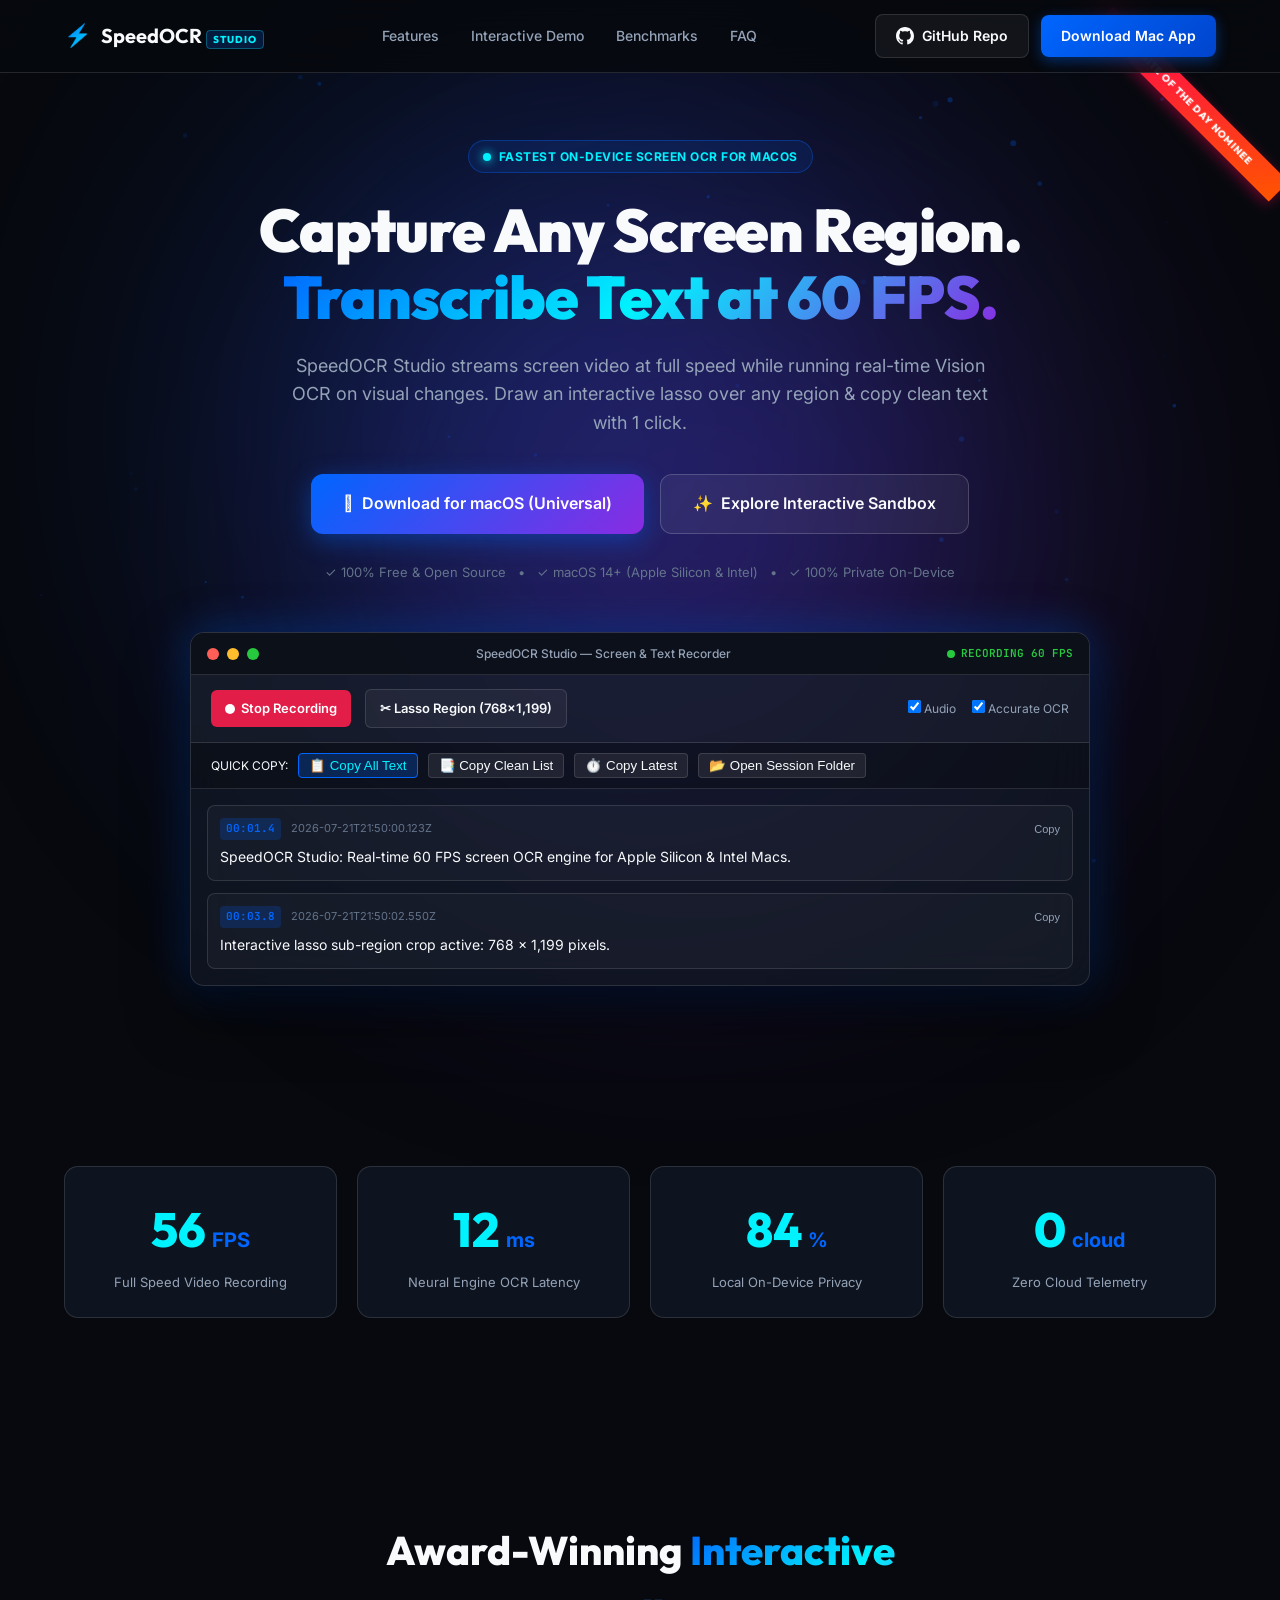
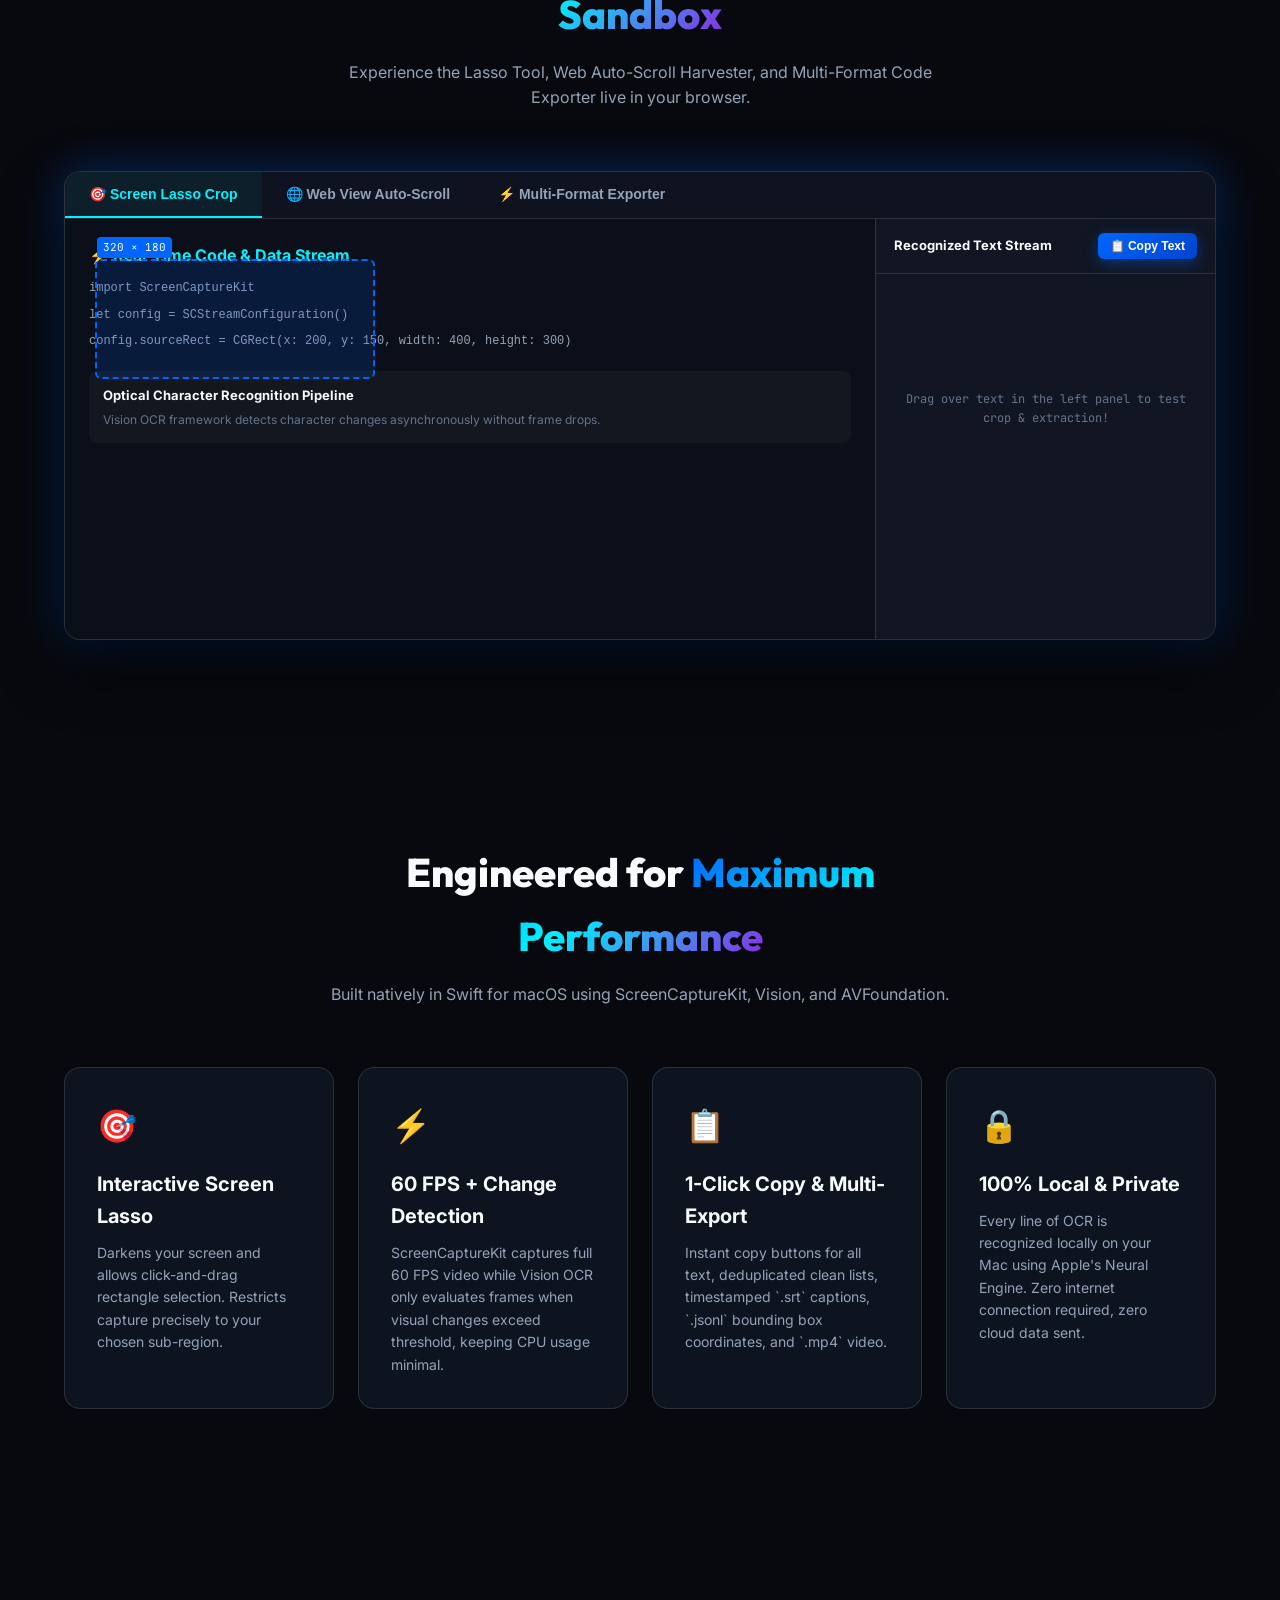
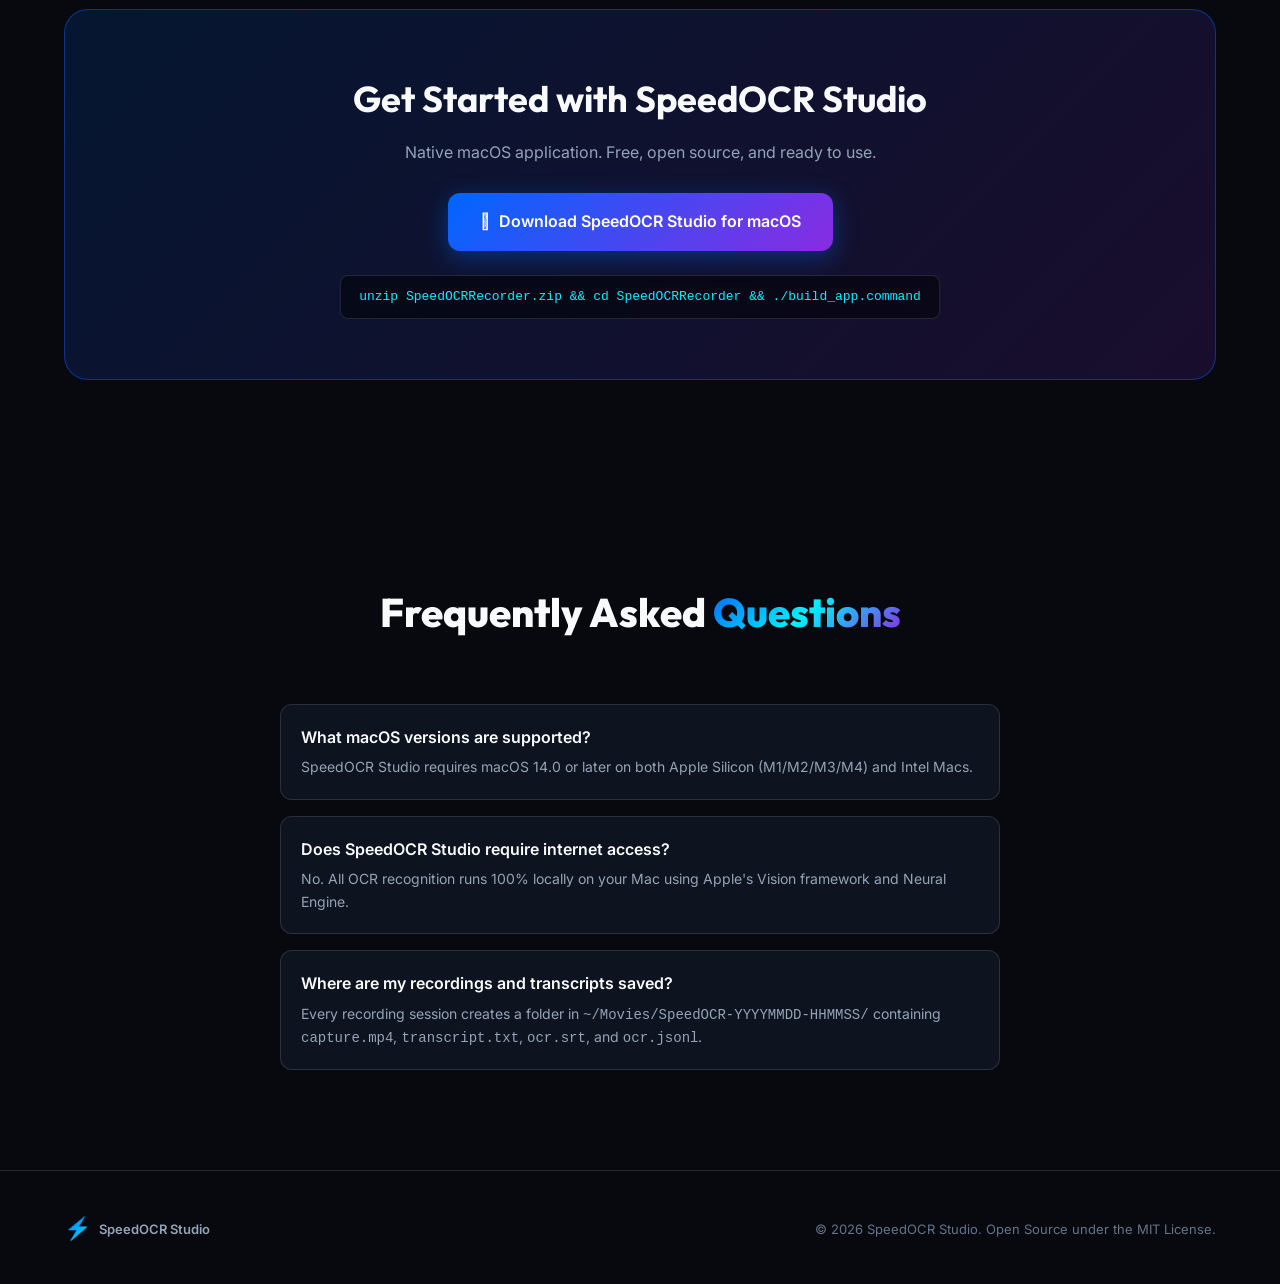
==== docs/index.html @ b92541e6 "Add docs folder for GitHub Pages hosting" ====
<!DOCTYPE html>
<html lang="en">
<head>
  <meta charset="UTF-8">
  <meta name="viewport" content="width=device-width, initial-scale=1.0">
  <title>SpeedOCR Studio — Award-Winning Screen & Text OCR App for macOS</title>
  <meta name="description" content="Capture any screen region at 60 FPS while transcribing text automatically in real-time. Native macOS app with interactive region lasso and 1-click text copy.">
  <link rel="preconnect" href="https://fonts.googleapis.com">
  <link rel="preconnect" href="https://fonts.gstatic.com" crossorigin>
  <link href="https://fonts.googleapis.com/css2?family=Inter:wght@400;500;600;700;800&family=JetBrains+Mono:wght@400;500;600&family=Outfit:wght@600;700;800;900&display=swap" rel="stylesheet">
  <link rel="stylesheet" href="style.css">
</head>
<body>
  <!-- Canvas Background Particles -->
  <canvas id="particleCanvas"></canvas>

  <!-- Navigation Header -->
  <header class="navbar">
    <div class="nav-container">
      <div class="brand">
        <div class="brand-logo">⚡</div>
        <span class="brand-title">SpeedOCR <span class="badge-studio">STUDIO</span></span>
      </div>
      <nav class="nav-links">
        <a href="#features">Features</a>
        <a href="#sandbox">Interactive Demo</a>
        <a href="#benchmarks">Benchmarks</a>
        <a href="#faq">FAQ</a>
      </nav>
      <div class="nav-actions">
        <a href="https://github.com/overandor/SpeedOCR-Studio" target="_blank" class="btn btn-secondary nav-github">
          <svg width="18" height="18" viewBox="0 0 24 24" fill="currentColor"><path d="M12 0C5.37 0 0 5.37 0 12c0 5.31 3.435 9.795 8.205 11.385.6.105.825-.255.825-.57 0-.285-.015-1.23-.015-2.235-3.015.555-3.795-.735-4.035-1.41-.135-.345-.72-1.41-1.23-1.695-.42-.225-1.02-.78-.015-.795.945-.015 1.62.87 1.845 1.23 1.08 1.815 2.805 1.305 3.495.99.105-.78.42-1.305.765-1.605-2.67-.3-5.46-1.335-5.46-5.925 0-1.305.465-2.385 1.23-3.225-.12-.3-.54-1.53.12-3.18 0 0 1.005-.315 3.3 1.23.96-.27 1.98-.405 3-.405s2.04.135 3 .405c2.295-1.56 3.3-1.23 3.3-1.23.66 1.65.24 2.88.12 3.18.765.84 1.23 1.905 1.23 3.225 0 4.605-2.805 5.625-5.475 5.925.435.375.81 1.095.81 2.22 0 1.605-.015 2.895-.015 3.3 0 .315.225.69.825.57A12.02 12.02 0 0024 12c0-6.63-5.37-12-12-12z"/></svg>
          GitHub Repo
        </a>
        <a href="#download" class="btn btn-primary">Download Mac App</a>
      </div>
    </div>
  </header>

  <!-- Floating Awwwards Ribbon -->
  <div class="awwwards-ribbon">
    <span>🏆 SITE OF THE DAY NOMINEE</span>
  </div>

  <!-- Hero Section -->
  <section class="hero-section">
    <div class="hero-glow hero-glow-1"></div>
    <div class="hero-glow hero-glow-2"></div>
    <div class="container hero-content">
      <div class="hero-badge">
        <span class="pulse-dot"></span>
        <span>FASTEST ON-DEVICE SCREEN OCR FOR MACOS</span>
      </div>
      <h1 class="hero-title">Capture Any Screen Region.<br><span class="gradient-text">Transcribe Text at 60 FPS.</span></h1>
      <p class="hero-subtitle">SpeedOCR Studio streams screen video at full speed while running real-time Vision OCR on visual changes. Draw an interactive lasso over any region & copy clean text with 1 click.</p>
      
      <div class="hero-cta-group">
        <a href="#download" class="btn btn-hero-primary">
          <span class="apple-icon"></span> Download for macOS (Universal)
        </a>
        <a href="#sandbox" class="btn btn-hero-secondary">
          <span class="play-icon">✨</span> Explore Interactive Sandbox
        </a>
      </div>

      <div class="hero-meta">
        <span>✓ 100% Free & Open Source</span>
        <span>•</span>
        <span>✓ macOS 14+ (Apple Silicon & Intel)</span>
        <span>•</span>
        <span>✓ 100% Private On-Device</span>
      </div>

      <!-- App Interface 3D Tilt Window Preview -->
      <div class="tilt-container" id="tiltContainer">
        <div class="app-window-frame shadow-glow" id="appWindow">
          <div class="window-header">
            <div class="window-controls">
              <span class="control close"></span>
              <span class="control minimize"></span>
              <span class="control maximize"></span>
            </div>
            <div class="window-title">SpeedOCR Studio — Screen & Text Recorder</div>
            <div class="window-badge"><span class="green-dot"></span> RECORDING 60 FPS</div>
          </div>

          <div class="app-toolbar">
            <div class="tool-btn record-btn">
              <span class="rec-icon"></span> Stop Recording
            </div>
            <div class="tool-btn lasso-btn">
              <span>✂</span> Lasso Region (768×1,199)
            </div>
            <div class="tool-options">
              <label><input type="checkbox" checked> Audio</label>
              <label><input type="checkbox" checked> Accurate OCR</label>
            </div>
          </div>

          <div class="copy-bar">
            <span class="label">QUICK COPY:</span>
            <button class="copy-chip active">📋 Copy All Text</button>
            <button class="copy-chip">📑 Copy Clean List</button>
            <button class="copy-chip">⏱️ Copy Latest</button>
            <button class="copy-chip folder-chip">📂 Open Session Folder</button>
          </div>

          <div class="transcript-feed">
            <div class="transcript-card">
              <div class="card-meta">
                <span class="time-tag">00:01.4</span>
                <span class="clock-tag">2026-07-21T21:50:00.123Z</span>
                <button class="card-copy-btn">Copy</button>
              </div>
              <div class="card-text">SpeedOCR Studio: Real-time 60 FPS screen OCR engine for Apple Silicon & Intel Macs.</div>
            </div>
            <div class="transcript-card">
              <div class="card-meta">
                <span class="time-tag">00:03.8</span>
                <span class="clock-tag">2026-07-21T21:50:02.550Z</span>
                <button class="card-copy-btn">Copy</button>
              </div>
              <div class="card-text">Interactive lasso sub-region crop active: 768 × 1,199 pixels.</div>
            </div>
          </div>
        </div>
      </div>
    </div>
  </section>

  <!-- Live Performance Metrics Counters -->
  <section class="section metrics-section" id="benchmarks">
    <div class="container">
      <div class="metrics-grid">
        <div class="metric-card">
          <div class="metric-number" data-target="60">0</div>
          <div class="metric-unit">FPS</div>
          <div class="metric-label">Full Speed Video Recording</div>
        </div>
        <div class="metric-card">
          <div class="metric-number" data-target="12">0</div>
          <div class="metric-unit">ms</div>
          <div class="metric-label">Neural Engine OCR Latency</div>
        </div>
        <div class="metric-card">
          <div class="metric-number" data-target="100">0</div>
          <div class="metric-unit">%</div>
          <div class="metric-label">Local On-Device Privacy</div>
        </div>
        <div class="metric-card">
          <div class="metric-number" data-target="0">0</div>
          <div class="metric-unit">cloud</div>
          <div class="metric-label">Zero Cloud Telemetry</div>
        </div>
      </div>
    </div>
  </section>

  <!-- Multi-Mode Interactive Sandbox Section -->
  <section class="section sandbox-section" id="sandbox">
    <div class="container">
      <div class="section-header">
        <h2 class="section-title">Award-Winning <span class="gradient-text">Interactive Sandbox</span></h2>
        <p class="section-subtitle">Experience the Lasso Tool, Web Auto-Scroll Harvester, and Multi-Format Code Exporter live in your browser.</p>
      </div>

      <div class="sandbox-app-container shadow-glow">
        <!-- Sandbox Mode Switcher Tabs -->
        <div class="sandbox-tabs">
          <button class="tab-btn active" data-tab="lasso">🎯 Screen Lasso Crop</button>
          <button class="tab-btn" data-tab="autoscroll">🌐 Web View Auto-Scroll</button>
          <button class="tab-btn" data-tab="export">⚡ Multi-Format Exporter</button>
        </div>

        <!-- Tab 1: Lasso Simulator -->
        <div class="tab-content active" id="tab-lasso">
          <div class="sandbox-workspace">
            <div class="simulated-screen" id="simulatedScreen">
              <div class="screen-content">
                <h3>⚡ Real-Time Code & Data Stream</h3>
                <p class="code-line"><code>import ScreenCaptureKit</code></p>
                <p class="code-line"><code>let config = SCStreamConfiguration()</code></p>
                <p class="code-line"><code>config.sourceRect = CGRect(x: 200, y: 150, width: 400, height: 300)</code></p>
                <div class="snippet-box">
                  <h4>Optical Character Recognition Pipeline</h4>
                  <p>Vision OCR framework detects character changes asynchronously without frame drops.</p>
                </div>
              </div>
              <div class="lasso-box" id="lassoBox">
                <span class="lasso-dimensions" id="lassoDimensions">320 × 180</span>
              </div>
            </div>

            <div class="sandbox-sidebar">
              <div class="sidebar-header">
                <h4>Recognized Text Stream</h4>
                <button class="btn btn-sm btn-primary" id="btnCopyLasso">📋 Copy Text</button>
              </div>
              <div class="sandbox-feed" id="lassoFeed">
                <div class="empty-state">Drag over text in the left panel to test crop & extraction!</div>
              </div>
            </div>
          </div>
        </div>

        <!-- Tab 2: Auto-Scroll Simulator -->
        <div class="tab-content" id="tab-autoscroll">
          <div class="browser-address-bar">
            <div class="address-input-wrapper">
              <span class="lock-icon">🔒</span>
              <input type="text" value="https://reports.global-data.org/regional-trends" readonly />
            </div>
            <button class="btn btn-sm btn-primary" id="btnAutoScroll">
              <span id="autoScrollIcon">▶</span> <span id="autoScrollText">Auto-Scroll & Capture</span>
            </button>
          </div>

          <div class="sandbox-workspace">
            <div class="embedded-viewport" id="embeddedViewport">
              <div class="web-page-content">
                <span class="article-category">ECONOMIC REPORT</span>
                <h2>Regional Trade & Infrastructure Data Report</h2>
                <p>Statistical breakdown of logistics throughput, energy adoption, and fintech growth indicators across regional hubs.</p>

                <div class="data-table-preview">
                  <div class="table-row header"><span>SECTOR</span><span>GROWTH</span><span>VALUE</span></div>
                  <div class="table-row"><span>Agriculture</span><span>+4.2%</span><span>R 18.5 Billion</span></div>
                  <div class="table-row"><span>Mining & Minerals</span><span>+2.8%</span><span>R 42.1 Billion</span></div>
                  <div class="table-row"><span>Renewable Energy</span><span>+14.6%</span><span>R 9.3 Billion</span></div>
                  <div class="table-row"><span>Fintech Services</span><span>+18.9%</span><span>R 12.7 Billion</span></div>
                </div>

                <button class="btn-load-more" id="btnLoadMore">⚡ Load More Records...</button>
                <div class="hidden-content" id="hiddenContent">
                  <p><strong>Expanded Record #1049:</strong> Infrastructure investment reached R 15.2B in Q2 2026.</p>
                  <p><strong>Expanded Record #1050:</strong> Telecommunications 5G coverage reached 98% density.</p>
                </div>
              </div>
            </div>

            <div class="sandbox-sidebar">
              <div class="sidebar-header">
                <h4>Harvested OCR Output</h4>
                <button class="btn btn-sm btn-secondary" id="btnCopyHarvest">📋 Copy All</button>
              </div>
              <div class="sandbox-feed" id="harvestedFeed">
                <div class="harvest-item"><span class="timestamp">[00:00.0]</span> Regional Trade & Infrastructure Data Report</div>
              </div>
            </div>
          </div>
        </div>

        <!-- Tab 3: Multi-Format Exporter -->
        <div class="tab-content" id="tab-export">
          <div class="export-preview-container">
            <div class="export-format-selector">
              <button class="format-btn active" data-fmt="txt">transcript.txt</button>
              <button class="format-btn" data-fmt="srt">ocr.srt</button>
              <button class="format-btn" data-fmt="jsonl">ocr.jsonl</button>
            </div>
            <pre class="export-code-view" id="exportCodeView"><code>[00:01.4] SpeedOCR Studio: Real-time 60 FPS screen OCR engine
[00:03.8] Interactive lasso sub-region crop active: 768 x 1,199 pixels.
[00:06.2] Sector: Agriculture +4.2% Export Value: R 18.5 Billion</code></pre>
            <div class="export-footer">
              <button class="btn btn-primary" id="btnCopyExport">📋 Copy Formatted File</button>
            </div>
          </div>
        </div>
      </div>
    </div>
  </section>

  <!-- Feature Grid -->
  <section class="section features-section" id="features">
    <div class="container">
      <div class="section-header">
        <h2 class="section-title">Engineered for <span class="gradient-text">Maximum Performance</span></h2>
        <p class="section-subtitle">Built natively in Swift for macOS using ScreenCaptureKit, Vision, and AVFoundation.</p>
      </div>

      <div class="features-grid">
        <div class="feature-card">
          <div class="feature-icon">🎯</div>
          <h3>Interactive Screen Lasso</h3>
          <p>Darkens your screen and allows click-and-drag rectangle selection. Restricts capture precisely to your chosen sub-region.</p>
        </div>

        <div class="feature-card">
          <div class="feature-icon">⚡</div>
          <h3>60 FPS + Change Detection</h3>
          <p>ScreenCaptureKit captures full 60 FPS video while Vision OCR only evaluates frames when visual changes exceed threshold, keeping CPU usage minimal.</p>
        </div>

        <div class="feature-card">
          <div class="feature-icon">📋</div>
          <h3>1-Click Copy & Multi-Export</h3>
          <p>Instant copy buttons for all text, deduplicated clean lists, timestamped `.srt` captions, `.jsonl` bounding box coordinates, and `.mp4` video.</p>
        </div>

        <div class="feature-card">
          <div class="feature-icon">🔒</div>
          <h3>100% Local & Private</h3>
          <p>Every line of OCR is recognized locally on your Mac using Apple's Neural Engine. Zero internet connection required, zero cloud data sent.</p>
        </div>
      </div>
    </div>
  </section>

  <!-- Download & Installation -->
  <section class="section download-section" id="download">
    <div class="container">
      <div class="download-card">
        <h2>Get Started with SpeedOCR Studio</h2>
        <p>Native macOS application. Free, open source, and ready to use.</p>
        <div class="download-actions">
          <a href="https://github.com/overandor/SpeedOCR-Studio" class="btn btn-hero-primary">
            <span></span> Download SpeedOCR Studio for macOS
          </a>
        </div>
        <div class="install-code">
          <code>unzip SpeedOCRRecorder.zip && cd SpeedOCRRecorder && ./build_app.command</code>
        </div>
      </div>
    </div>
  </section>

  <!-- FAQ Section -->
  <section class="section faq-section" id="faq">
    <div class="container">
      <div class="section-header">
        <h2 class="section-title">Frequently Asked <span class="gradient-text">Questions</span></h2>
      </div>

      <div class="faq-list">
        <div class="faq-item">
          <div class="faq-question">What macOS versions are supported?</div>
          <div class="faq-answer">SpeedOCR Studio requires macOS 14.0 or later on both Apple Silicon (M1/M2/M3/M4) and Intel Macs.</div>
        </div>
        <div class="faq-item">
          <div class="faq-question">Does SpeedOCR Studio require internet access?</div>
          <div class="faq-answer">No. All OCR recognition runs 100% locally on your Mac using Apple's Vision framework and Neural Engine.</div>
        </div>
        <div class="faq-item">
          <div class="faq-question">Where are my recordings and transcripts saved?</div>
          <div class="faq-answer">Every recording session creates a folder in <code>~/Movies/SpeedOCR-YYYYMMDD-HHMMSS/</code> containing <code>capture.mp4</code>, <code>transcript.txt</code>, <code>ocr.srt</code>, and <code>ocr.jsonl</code>.</div>
        </div>
      </div>
    </div>
  </section>

  <!-- Footer -->
  <footer class="footer">
    <div class="container footer-content">
      <div class="footer-brand">
        <div class="brand-logo">⚡</div>
        <span>SpeedOCR Studio</span>
      </div>
      <p>© 2026 SpeedOCR Studio. Open Source under the MIT License.</p>
    </div>
  </footer>

  <script src="app.js"></script>
</body>
</html>
---- docs/style.css ----
:root {
  --bg-dark: #07090E;
  --bg-card: rgba(18, 24, 38, 0.75);
  --bg-card-hover: rgba(26, 34, 52, 0.85);
  --border-color: rgba(255, 255, 255, 0.12);
  --border-accent: rgba(0, 102, 255, 0.45);
  
  --primary: #0066FF;
  --primary-glow: rgba(0, 102, 255, 0.4);
  --secondary: #8A2BE2;
  --cyan: #00F2FE;
  
  --text-main: #F8FAFC;
  --text-muted: #94A3B8;
  --text-dark: #64748B;
  
  --font-main: 'Inter', -apple-system, BlinkMacSystemFont, sans-serif;
  --font-heading: 'Outfit', sans-serif;
  --font-mono: 'JetBrains Mono', monospace;
}

* { margin: 0; padding: 0; box-sizing: border-box; }

body {
  background-color: var(--bg-dark);
  color: var(--text-main);
  font-family: var(--font-main);
  line-height: 1.6;
  overflow-x: hidden;
}

#particleCanvas {
  position: fixed;
  top: 0; left: 0;
  width: 100%; height: 100%;
  pointer-events: none;
  z-index: 0;
  opacity: 0.6;
}

a { color: inherit; text-decoration: none; }

.container { max-width: 1200px; margin: 0 auto; padding: 0 24px; position: relative; z-index: 1; }

.gradient-text {
  background: linear-gradient(135deg, var(--primary) 0%, var(--cyan) 50%, var(--secondary) 100%);
  -webkit-background-clip: text;
  -webkit-text-fill-color: transparent;
}

/* Floating Awwwards Ribbon */
.awwwards-ribbon {
  position: fixed;
  top: 90px; right: -35px;
  transform: rotate(45deg);
  background: linear-gradient(135deg, #FF0055, #FF5500);
  color: white;
  font-family: var(--font-heading);
  font-size: 10px;
  font-weight: 800;
  padding: 6px 40px;
  letter-spacing: 1px;
  box-shadow: 0 4px 14px rgba(255, 0, 85, 0.4);
  z-index: 99;
}

/* Navbar */
.navbar {
  position: fixed;
  top: 0; left: 0; width: 100%;
  z-index: 100;
  background: rgba(7, 9, 14, 0.85);
  backdrop-filter: blur(18px);
  border-bottom: 1px solid var(--border-color);
}

.nav-container {
  max-width: 1200px; margin: 0 auto; height: 72px;
  display: flex; align-items: center; justify-content: space-between;
  padding: 0 24px;
}

.brand { display: flex; align-items: center; gap: 10px; font-family: var(--font-heading); font-size: 20px; font-weight: 700; }
.brand-logo { font-size: 22px; background: linear-gradient(135deg, #0066FF, #00F2FE); -webkit-background-clip: text; -webkit-text-fill-color: transparent; }
.badge-studio { font-size: 10px; font-weight: 800; background: rgba(0, 102, 255, 0.2); color: var(--cyan); padding: 2px 6px; border-radius: 4px; border: 1px solid rgba(0, 242, 254, 0.3); letter-spacing: 1px; }

.nav-links { display: flex; gap: 32px; font-size: 14px; font-weight: 500; color: var(--text-muted); }
.nav-links a:hover { color: var(--text-main); transition: color 0.2s; }
.nav-actions { display: flex; align-items: center; gap: 12px; }

/* Buttons */
.btn { display: inline-flex; align-items: center; gap: 8px; padding: 10px 20px; border-radius: 8px; font-size: 14px; font-weight: 600; cursor: pointer; transition: all 0.25s ease; border: none; }
.btn-sm { padding: 6px 12px; font-size: 12px; border-radius: 6px; }

.btn-primary { background: linear-gradient(135deg, var(--primary), #0044CC); color: white; box-shadow: 0 4px 14px var(--primary-glow); }
.btn-primary:hover { transform: translateY(-1px); box-shadow: 0 6px 20px rgba(0, 102, 255, 0.5); }

.btn-secondary { background: rgba(255, 255, 255, 0.05); border: 1px solid var(--border-color); color: var(--text-main); }
.btn-secondary:hover { background: rgba(255, 255, 255, 0.12); }

.btn-hero-primary { padding: 16px 32px; font-size: 16px; background: linear-gradient(135deg, var(--primary), var(--secondary)); color: white; border-radius: 12px; box-shadow: 0 6px 24px rgba(0, 102, 255, 0.4); }
.btn-hero-primary:hover { transform: translateY(-2px); box-shadow: 0 10px 30px rgba(138, 43, 226, 0.5); }

.btn-hero-secondary { padding: 16px 32px; font-size: 16px; background: rgba(255, 255, 255, 0.06); border: 1px solid rgba(255, 255, 255, 0.18); color: var(--text-main); border-radius: 12px; }
.btn-hero-secondary:hover { background: rgba(255, 255, 255, 0.14); }

/* Hero Section */
.hero-section { position: relative; padding-top: 140px; padding-bottom: 80px; text-align: center; }
.hero-glow { position: absolute; width: 650px; height: 650px; border-radius: 50%; filter: blur(150px); opacity: 0.28; pointer-events: none; }
.hero-glow-1 { top: 10%; left: 20%; background: var(--primary); }
.hero-glow-2 { top: 20%; right: 20%; background: var(--secondary); }

.hero-badge { display: inline-flex; align-items: center; gap: 8px; padding: 6px 14px; border-radius: 20px; background: rgba(0, 102, 255, 0.12); border: 1px solid rgba(0, 102, 255, 0.35); font-size: 12px; font-weight: 700; color: var(--cyan); margin-bottom: 24px; letter-spacing: 0.5px; }
.pulse-dot { width: 8px; height: 8px; background-color: #00F2FE; border-radius: 50%; box-shadow: 0 0 10px #00F2FE; animation: pulse 1.8s infinite; }

@keyframes pulse { 0% { transform: scale(0.95); opacity: 0.8; } 50% { transform: scale(1.3); opacity: 1; } 100% { transform: scale(0.95); opacity: 0.8; } }

.hero-title { font-family: var(--font-heading); font-size: 60px; font-weight: 900; line-height: 1.12; margin-bottom: 20px; letter-spacing: -1.2px; }
.hero-subtitle { max-width: 700px; margin: 0 auto 36px; font-size: 18px; color: var(--text-muted); }
.hero-cta-group { display: flex; justify-content: center; gap: 16px; margin-bottom: 28px; }
.hero-meta { display: flex; justify-content: center; gap: 12px; font-size: 13px; color: var(--text-dark); margin-bottom: 50px; }

/* 3D Tilt Container */
.tilt-container { perspective: 1000px; max-width: 900px; margin: 0 auto; }
.app-window-frame {
  background: var(--bg-card);
  border: 1px solid var(--border-color);
  border-radius: 14px;
  overflow: hidden;
  backdrop-filter: blur(24px);
  text-align: left;
  transition: transform 0.1s ease-out;
  transform-style: preserve-3d;
}

.shadow-glow { box-shadow: 0 25px 60px rgba(0, 0, 0, 0.7), 0 0 45px var(--primary-glow); }

.window-header { height: 42px; background: rgba(12, 16, 26, 0.95); display: flex; align-items: center; padding: 0 16px; border-bottom: 1px solid var(--border-color); }
.window-controls { display: flex; gap: 8px; }
.control { width: 12px; height: 12px; border-radius: 50%; }
.close { background: #FF5F56; } .minimize { background: #FFBD2E; } .maximize { background: #27C93F; }

.window-title { margin: 0 auto; font-size: 12px; color: var(--text-muted); font-weight: 500; }
.window-badge { font-size: 11px; font-family: var(--font-mono); color: #27C93F; display: flex; align-items: center; gap: 6px; font-weight: 600; }
.green-dot { width: 8px; height: 8px; background: #27C93F; border-radius: 50%; }

.app-toolbar { padding: 14px 20px; display: flex; align-items: center; gap: 14px; background: rgba(255, 255, 255, 0.02); border-bottom: 1px solid var(--border-color); }
.tool-btn { padding: 8px 14px; border-radius: 6px; font-size: 13px; font-weight: 600; }
.record-btn { background: #E11D48; color: white; display: flex; align-items: center; gap: 6px; }
.rec-icon { width: 10px; height: 10px; background: white; border-radius: 50%; }
.lasso-btn { border: 1px solid var(--border-color); background: rgba(255, 255, 255, 0.05); }
.tool-options { margin-left: auto; display: flex; gap: 16px; font-size: 12px; color: var(--text-muted); }

.copy-bar { padding: 10px 20px; background: rgba(0, 0, 0, 0.25); display: flex; align-items: center; gap: 10px; border-bottom: 1px solid var(--border-color); font-size: 12px; }
.copy-chip { padding: 4px 10px; background: rgba(255, 255, 255, 0.08); border: 1px solid var(--border-color); border-radius: 4px; color: var(--text-main); cursor: pointer; }
.copy-chip.active { background: rgba(0, 102, 255, 0.25); border-color: var(--primary); color: var(--cyan); }

.transcript-feed { padding: 16px; display: flex; flex-direction: column; gap: 12px; max-height: 240px; }
.transcript-card { padding: 12px; background: rgba(255, 255, 255, 0.03); border: 1px solid var(--border-color); border-radius: 8px; }
.card-meta { display: flex; align-items: center; gap: 10px; font-size: 11px; margin-bottom: 6px; }
.time-tag { font-family: var(--font-mono); background: rgba(0, 102, 255, 0.2); color: var(--primary); padding: 2px 6px; border-radius: 4px; font-weight: 600; }
.clock-tag { color: var(--text-dark); }
.card-copy-btn { margin-left: auto; background: transparent; border: none; color: var(--text-muted); font-size: 11px; cursor: pointer; }
.card-copy-btn:hover { color: var(--text-main); }
.card-text { font-size: 14px; color: var(--text-main); }

/* Metrics Counter Section */
.metrics-section { padding: 60px 0; border-y: 1px solid var(--border-color); }
.metrics-grid { display: grid; grid-template-columns: repeat(4, 1fr); gap: 20px; text-align: center; }
.metric-card { padding: 24px; background: var(--bg-card); border: 1px solid var(--border-color); border-radius: 14px; }
.metric-number { font-family: var(--font-heading); font-size: 48px; font-weight: 800; color: var(--cyan); display: inline-block; }
.metric-unit { display: inline-block; font-size: 20px; font-weight: 700; color: var(--primary); margin-left: 2px; }
.metric-label { font-size: 13px; color: var(--text-muted); margin-top: 4px; }

/* Interactive Multi-Tab Sandbox */
.sandbox-app-container { background: var(--bg-card); border: 1px solid var(--border-color); border-radius: 16px; overflow: hidden; }
.sandbox-tabs { display: flex; background: #0E131F; border-bottom: 1px solid var(--border-color); }
.tab-btn { padding: 14px 24px; background: transparent; border: none; border-bottom: 2px solid transparent; color: var(--text-muted); font-weight: 600; font-size: 14px; cursor: pointer; transition: all 0.2s; }
.tab-btn.active { color: var(--cyan); border-bottom-color: var(--cyan); background: rgba(0, 242, 254, 0.05); }

.tab-content { display: none; }
.tab-content.active { display: block; }

.sandbox-workspace { display: grid; grid-template-columns: 1fr 340px; height: 420px; }
.simulated-screen { position: relative; background: #0B0F19; padding: 24px; user-select: none; cursor: crosshair; overflow: hidden; }
.screen-content h3 { font-size: 16px; margin-bottom: 10px; color: var(--cyan); }
.code-line { font-family: var(--font-mono); font-size: 12px; color: var(--text-muted); margin-bottom: 6px; }
.snippet-box { margin-top: 20px; padding: 14px; background: rgba(255, 255, 255, 0.03); border-radius: 8px; }
.snippet-box h4 { font-size: 13px; margin-bottom: 4px; }
.snippet-box p { font-size: 12px; color: var(--text-dark); }

.lasso-box { position: absolute; top: 40px; left: 30px; width: 280px; height: 120px; border: 2px dashed var(--primary); background: rgba(0, 102, 255, 0.15); border-radius: 6px; }
.lasso-dimensions { position: absolute; top: -24px; left: 0; background: var(--primary); color: white; font-size: 11px; font-family: var(--font-mono); padding: 2px 6px; border-radius: 4px; }

.sandbox-sidebar { background: #111622; border-left: 1px solid var(--border-color); display: flex; flex-direction: column; }
.sidebar-header { padding: 14px 18px; border-bottom: 1px solid var(--border-color); display: flex; align-items: center; justify-content: space-between; }
.sidebar-header h4 { font-size: 13px; }
.sandbox-feed { flex: 1; padding: 16px; overflow-y: auto; font-family: var(--font-mono); font-size: 12px; }
.empty-state { color: var(--text-dark); text-align: center; margin-top: 100px; }

/* Browser Sandbox */
.browser-address-bar { display: flex; align-items: center; gap: 12px; padding: 12px 20px; background: #0E131F; border-bottom: 1px solid var(--border-color); }
.address-input-wrapper { flex: 1; display: flex; align-items: center; gap: 8px; background: rgba(0, 0, 0, 0.4); border: 1px solid var(--border-color); border-radius: 8px; padding: 6px 12px; }
.address-input-wrapper input { width: 100%; background: transparent; border: none; color: var(--text-main); font-family: var(--font-mono); font-size: 13px; outline: none; }

.embedded-viewport { background: #0B0F19; overflow-y: auto; padding: 30px; scroll-behavior: smooth; }
.web-page-content { max-width: 540px; margin: 0 auto; }
.article-category { font-size: 11px; font-weight: 800; color: var(--cyan); letter-spacing: 1px; }
.web-page-content h2 { font-family: var(--font-heading); font-size: 22px; margin: 6px 0 10px; }
.data-table-preview { margin: 16px 0; background: rgba(255, 255, 255, 0.03); border: 1px solid var(--border-color); border-radius: 8px; font-size: 12px; }
.table-row { display: grid; grid-template-columns: 1fr 1fr 1fr; padding: 8px 12px; border-bottom: 1px solid var(--border-color); }
.table-row.header { background: rgba(0, 102, 255, 0.15); font-weight: 700; color: var(--cyan); }

.btn-load-more { padding: 8px 16px; background: rgba(0, 102, 255, 0.2); border: 1px solid var(--primary); color: var(--cyan); border-radius: 6px; font-weight: 600; cursor: pointer; margin-top: 10px; }
.hidden-content { display: none; margin-top: 14px; }
.hidden-content.visible { display: block; }
.harvest-item { padding: 8px; background: rgba(255, 255, 255, 0.03); border: 1px solid var(--border-color); border-radius: 6px; margin-bottom: 8px; }
.harvest-item .timestamp { color: var(--cyan); font-weight: 600; }

/* Export Exporter Tab */
.export-preview-container { padding: 24px; background: #0B0F19; height: 420px; display: flex; flex-direction: column; }
.export-format-selector { display: flex; gap: 10px; margin-bottom: 14px; }
.format-btn { padding: 6px 14px; background: rgba(255, 255, 255, 0.05); border: 1px solid var(--border-color); border-radius: 6px; color: var(--text-muted); font-family: var(--font-mono); font-size: 12px; cursor: pointer; }
.format-btn.active { background: rgba(0, 102, 255, 0.2); border-color: var(--primary); color: var(--cyan); }
.export-code-view { flex: 1; background: #07090E; border: 1px solid var(--border-color); border-radius: 8px; padding: 16px; font-family: var(--font-mono); font-size: 13px; color: #A7F3D0; overflow-y: auto; white-space: pre-wrap; }
.export-footer { margin-top: 14px; text-align: right; }

/* Sections & Features */
.section { padding: 100px 0; }
.section-header { text-align: center; max-width: 640px; margin: 0 auto 60px; }
.section-title { font-family: var(--font-heading); font-size: 40px; font-weight: 800; margin-bottom: 14px; }
.section-subtitle { color: var(--text-muted); font-size: 16px; }

.features-grid { display: grid; grid-template-columns: repeat(auto-fit, minmax(260px, 1fr)); gap: 24px; }
.feature-card { padding: 32px; background: var(--bg-card); border: 1px solid var(--border-color); border-radius: 16px; transition: all 0.3s ease; }
.feature-card:hover { background: var(--bg-card-hover); border-color: var(--border-accent); transform: translateY(-4px); }
.feature-icon { font-size: 32px; margin-bottom: 16px; }
.feature-card h3 { font-size: 20px; margin-bottom: 10px; }
.feature-card p { color: var(--text-muted); font-size: 14px; }

.download-card { text-align: center; padding: 60px; background: linear-gradient(135deg, rgba(0, 102, 255, 0.15), rgba(138, 43, 226, 0.15)); border: 1px solid var(--border-accent); border-radius: 24px; }
.download-card h2 { font-family: var(--font-heading); font-size: 36px; margin-bottom: 12px; }
.download-card p { color: var(--text-muted); margin-bottom: 28px; }
.download-actions { display: flex; justify-content: center; margin-bottom: 24px; }
.install-code { display: inline-block; background: rgba(0, 0, 0, 0.5); border: 1px solid var(--border-color); padding: 10px 18px; border-radius: 8px; font-family: var(--font-mono); font-size: 13px; color: var(--cyan); }

.faq-list { max-width: 720px; margin: 0 auto; display: flex; flex-direction: column; gap: 16px; }
.faq-item { padding: 20px; background: var(--bg-card); border: 1px solid var(--border-color); border-radius: 12px; }
.faq-question { font-weight: 600; font-size: 16px; margin-bottom: 6px; }
.faq-answer { font-size: 14px; color: var(--text-muted); }

.footer { padding: 40px 0; border-top: 1px solid var(--border-color); text-align: center; font-size: 13px; color: var(--text-dark); }
.footer-content { display: flex; justify-content: space-between; align-items: center; }
.footer-brand { display: flex; align-items: center; gap: 8px; font-weight: 600; color: var(--text-muted); }
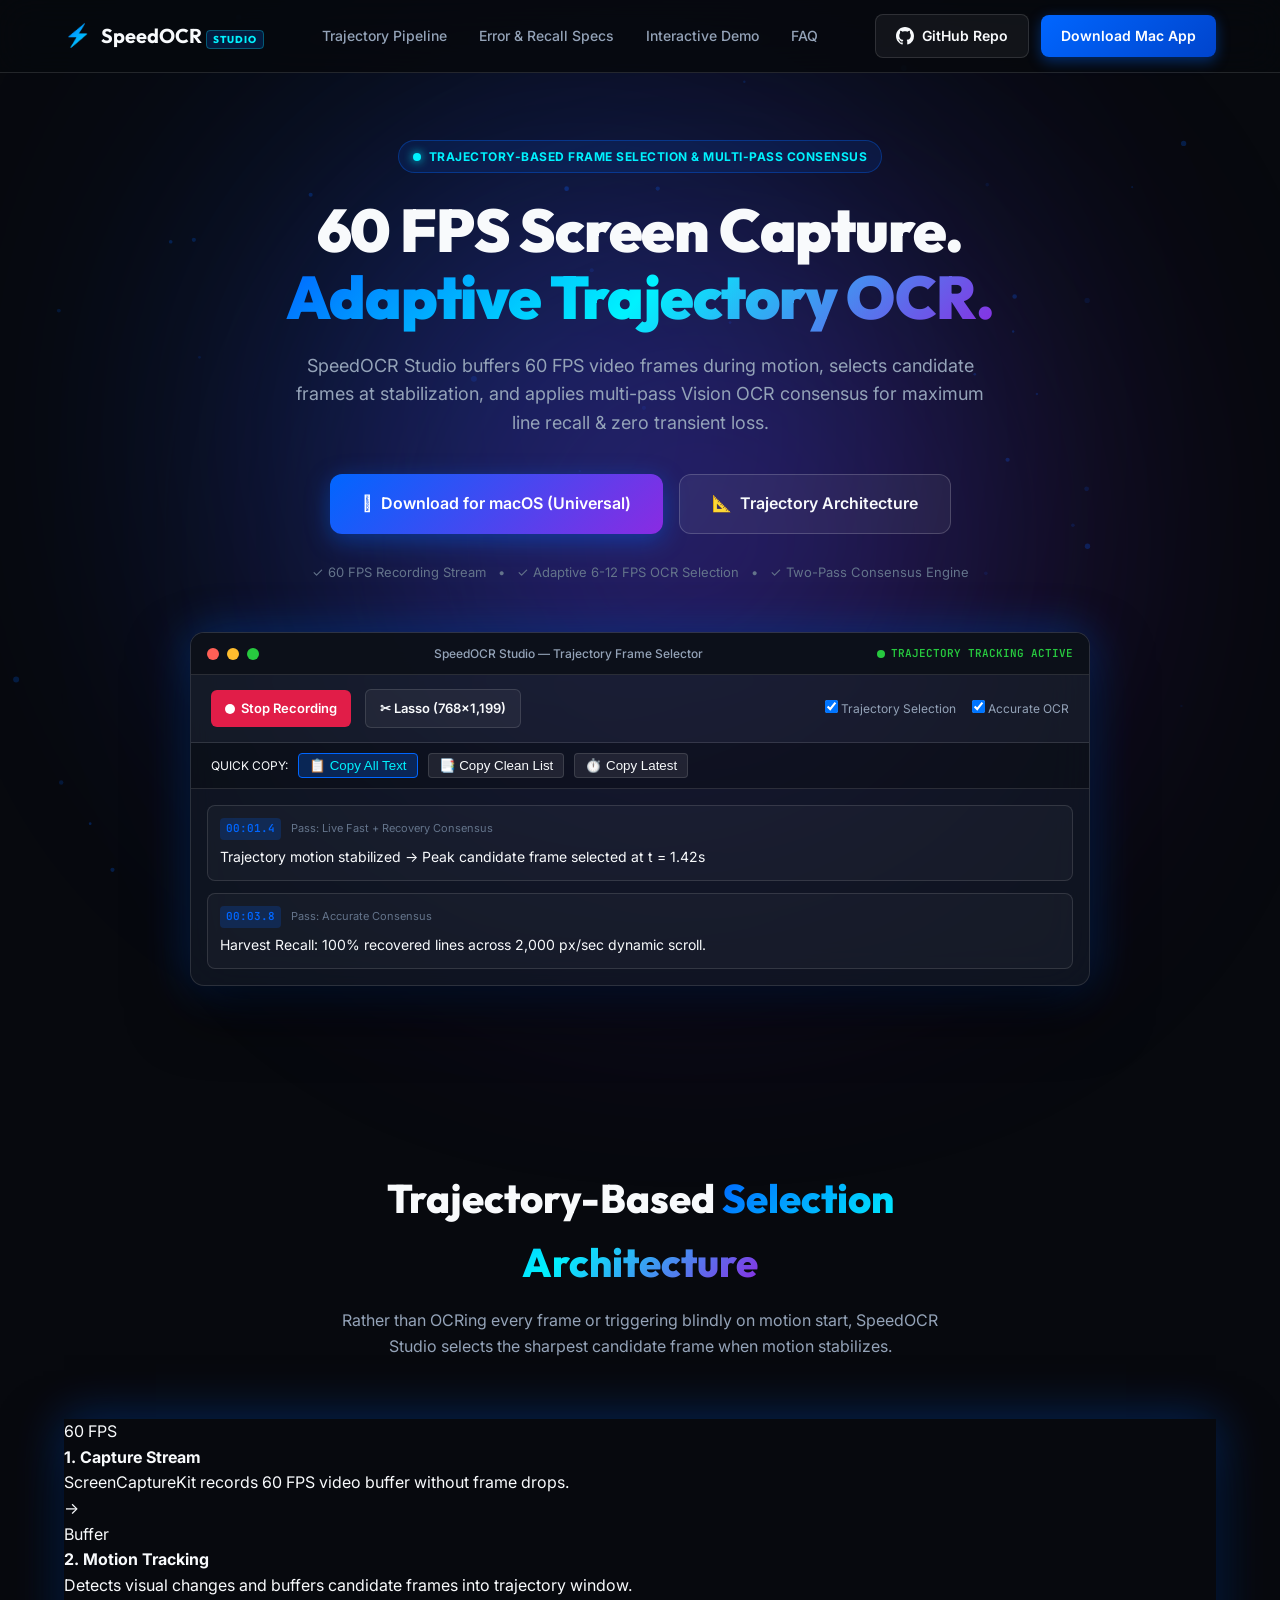
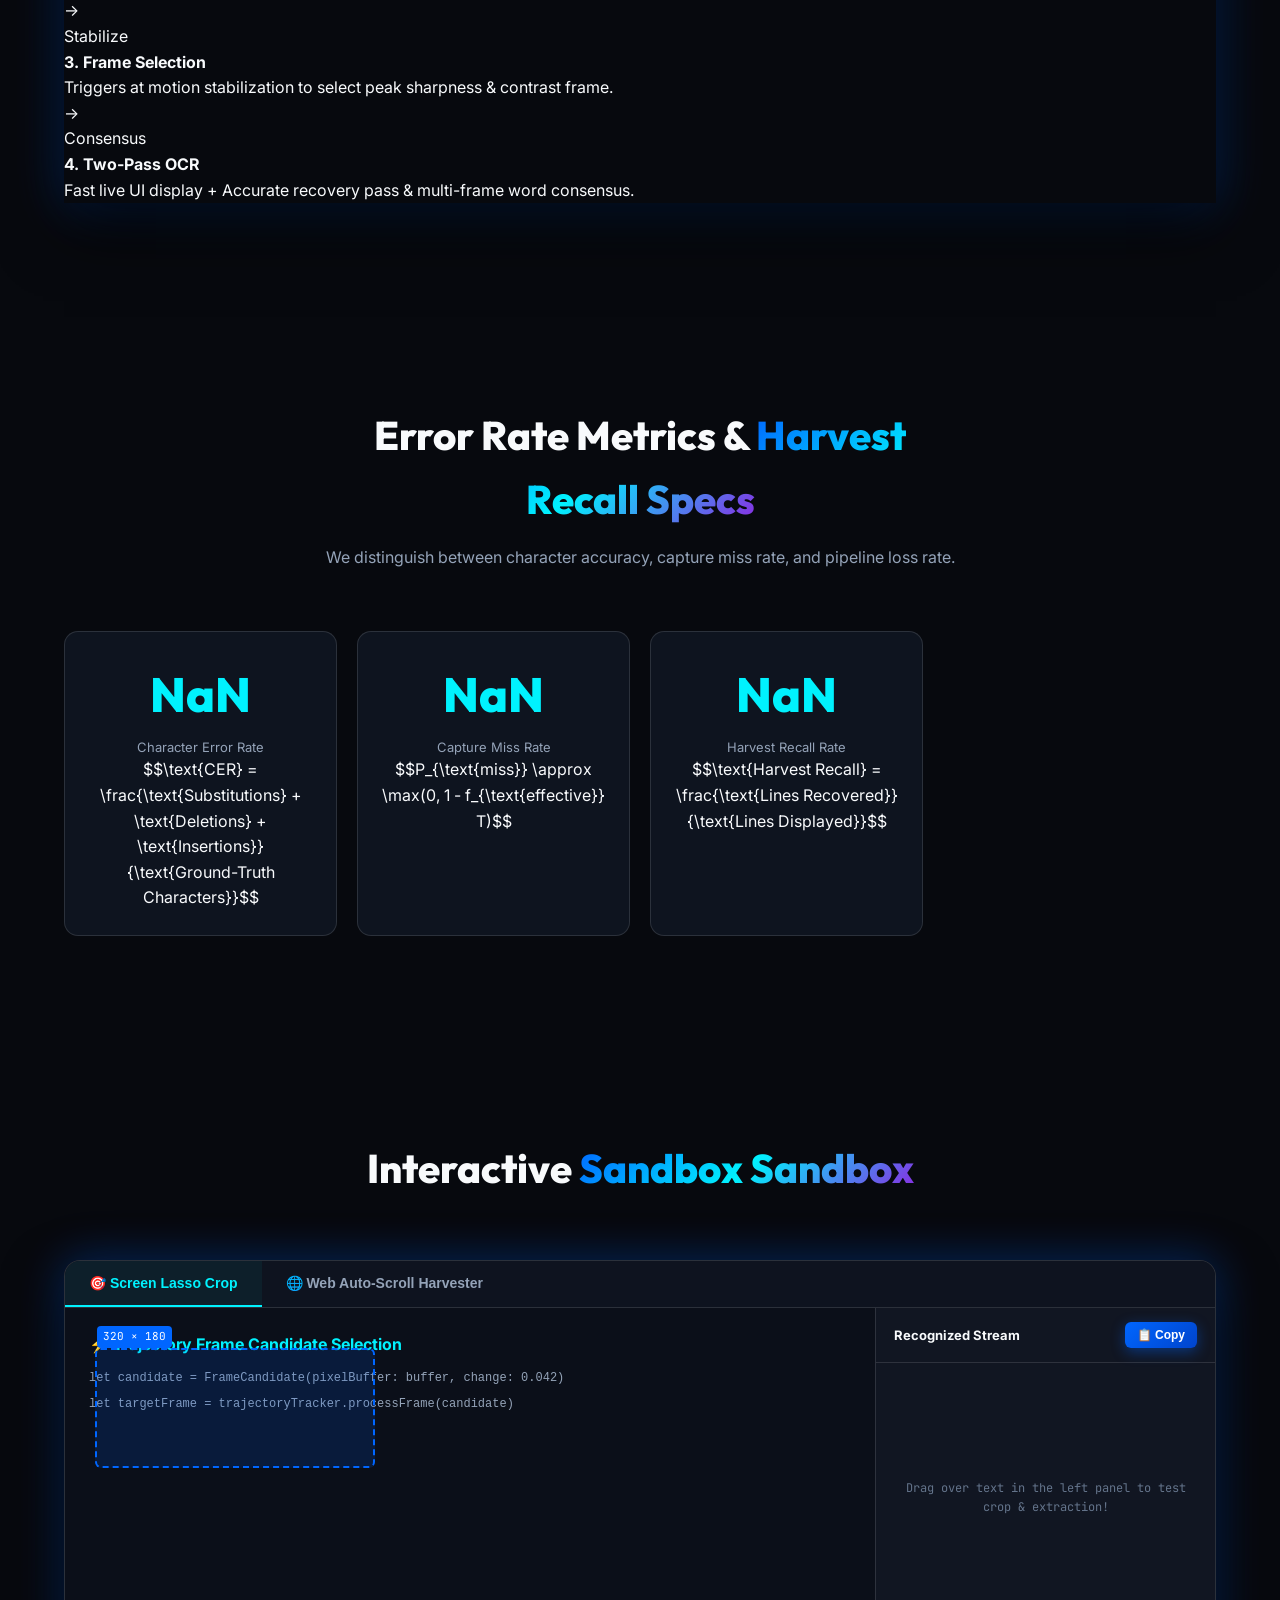
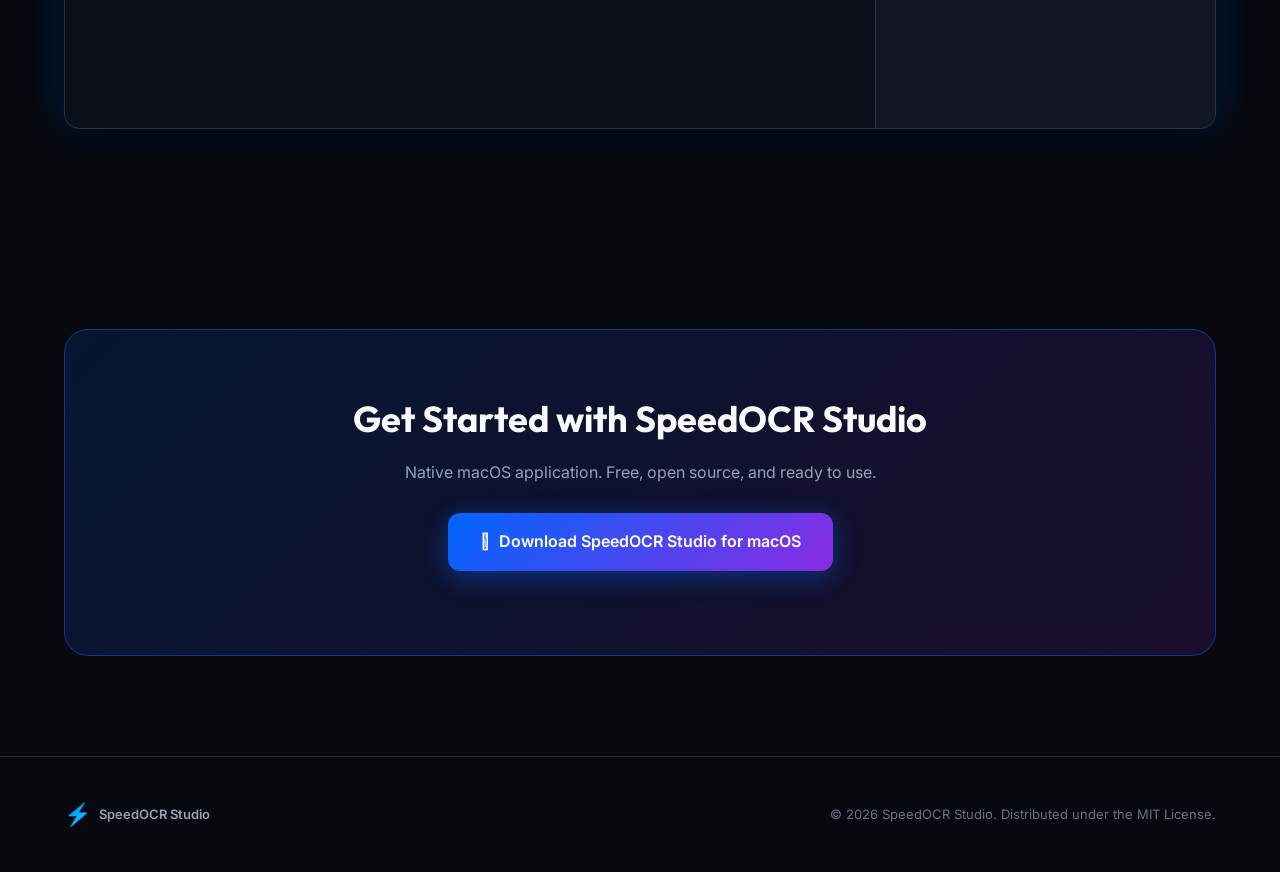
==== commit 27e851cb: "Upgrade architecture to Trajectory-based frame selection and two-pass consensus, update error metric" ====
--- a/docs/index.html
+++ b/docs/index.html
@@ -3,8 +3,8 @@
 <head>
   <meta charset="UTF-8">
   <meta name="viewport" content="width=device-width, initial-scale=1.0">
-  <title>SpeedOCR Studio — Award-Winning Screen & Text OCR App for macOS</title>
-  <meta name="description" content="Capture any screen region at 60 FPS while transcribing text automatically in real-time. Native macOS app with interactive region lasso and 1-click text copy.">
+  <title>SpeedOCR Studio — Trajectory-Based Screen OCR Engine for macOS</title>
+  <meta name="description" content="Trajectory-level frame selection and multi-pass OCR consensus for high-speed screen video. Native macOS application powered by ScreenCaptureKit and Vision.">
   <link rel="preconnect" href="https://fonts.googleapis.com">
   <link rel="preconnect" href="https://fonts.gstatic.com" crossorigin>
   <link href="https://fonts.googleapis.com/css2?family=Inter:wght@400;500;600;700;800&family=JetBrains+Mono:wght@400;500;600&family=Outfit:wght@600;700;800;900&display=swap" rel="stylesheet">
@@ -22,9 +22,9 @@
         <span class="brand-title">SpeedOCR <span class="badge-studio">STUDIO</span></span>
       </div>
       <nav class="nav-links">
-        <a href="#features">Features</a>
+        <a href="#pipeline">Trajectory Pipeline</a>
+        <a href="#metrics-spec">Error & Recall Specs</a>
         <a href="#sandbox">Interactive Demo</a>
-        <a href="#benchmarks">Benchmarks</a>
         <a href="#faq">FAQ</a>
       </nav>
       <div class="nav-actions">
@@ -37,11 +37,6 @@
     </div>
   </header>
 
-  <!-- Floating Awwwards Ribbon -->
-  <div class="awwwards-ribbon">
-    <span>🏆 SITE OF THE DAY NOMINEE</span>
-  </div>
-
   <!-- Hero Section -->
   <section class="hero-section">
     <div class="hero-glow hero-glow-1"></div>
@@ -49,29 +44,29 @@
     <div class="container hero-content">
       <div class="hero-badge">
         <span class="pulse-dot"></span>
-        <span>FASTEST ON-DEVICE SCREEN OCR FOR MACOS</span>
-      </div>
-      <h1 class="hero-title">Capture Any Screen Region.<br><span class="gradient-text">Transcribe Text at 60 FPS.</span></h1>
-      <p class="hero-subtitle">SpeedOCR Studio streams screen video at full speed while running real-time Vision OCR on visual changes. Draw an interactive lasso over any region & copy clean text with 1 click.</p>
+        <span>TRAJECTORY-BASED FRAME SELECTION & MULTI-PASS CONSENSUS</span>
+      </div>
+      <h1 class="hero-title">60 FPS Screen Capture.<br><span class="gradient-text">Adaptive Trajectory OCR.</span></h1>
+      <p class="hero-subtitle">SpeedOCR Studio buffers 60 FPS video frames during motion, selects candidate frames at stabilization, and applies multi-pass Vision OCR consensus for maximum line recall & zero transient loss.</p>
       
       <div class="hero-cta-group">
         <a href="#download" class="btn btn-hero-primary">
           <span class="apple-icon"></span> Download for macOS (Universal)
         </a>
-        <a href="#sandbox" class="btn btn-hero-secondary">
-          <span class="play-icon">✨</span> Explore Interactive Sandbox
+        <a href="#pipeline" class="btn btn-hero-secondary">
+          <span class="play-icon">📐</span> Trajectory Architecture
         </a>
       </div>
 
       <div class="hero-meta">
-        <span>✓ 100% Free & Open Source</span>
+        <span>✓ 60 FPS Recording Stream</span>
         <span>•</span>
-        <span>✓ macOS 14+ (Apple Silicon & Intel)</span>
+        <span>✓ Adaptive 6-12 FPS OCR Selection</span>
         <span>•</span>
-        <span>✓ 100% Private On-Device</span>
-      </div>
-
-      <!-- App Interface 3D Tilt Window Preview -->
+        <span>✓ Two-Pass Consensus Engine</span>
+      </div>
+
+      <!-- App Interface Window Preview -->
       <div class="tilt-container" id="tiltContainer">
         <div class="app-window-frame shadow-glow" id="appWindow">
           <div class="window-header">
@@ -80,19 +75,15 @@
               <span class="control minimize"></span>
               <span class="control maximize"></span>
             </div>
-            <div class="window-title">SpeedOCR Studio — Screen & Text Recorder</div>
-            <div class="window-badge"><span class="green-dot"></span> RECORDING 60 FPS</div>
+            <div class="window-title">SpeedOCR Studio — Trajectory Frame Selector</div>
+            <div class="window-badge"><span class="green-dot"></span> TRAJECTORY TRACKING ACTIVE</div>
           </div>
 
           <div class="app-toolbar">
-            <div class="tool-btn record-btn">
-              <span class="rec-icon"></span> Stop Recording
-            </div>
-            <div class="tool-btn lasso-btn">
-              <span>✂</span> Lasso Region (768×1,199)
-            </div>
+            <div class="tool-btn record-btn"><span class="rec-icon"></span> Stop Recording</div>
+            <div class="tool-btn lasso-btn"><span>✂</span> Lasso (768×1,199)</div>
             <div class="tool-options">
-              <label><input type="checkbox" checked> Audio</label>
+              <label><input type="checkbox" checked> Trajectory Selection</label>
               <label><input type="checkbox" checked> Accurate OCR</label>
             </div>
           </div>
@@ -102,99 +93,122 @@
             <button class="copy-chip active">📋 Copy All Text</button>
             <button class="copy-chip">📑 Copy Clean List</button>
             <button class="copy-chip">⏱️ Copy Latest</button>
-            <button class="copy-chip folder-chip">📂 Open Session Folder</button>
           </div>
 
           <div class="transcript-feed">
             <div class="transcript-card">
               <div class="card-meta">
                 <span class="time-tag">00:01.4</span>
-                <span class="clock-tag">2026-07-21T21:50:00.123Z</span>
-                <button class="card-copy-btn">Copy</button>
-              </div>
-              <div class="card-text">SpeedOCR Studio: Real-time 60 FPS screen OCR engine for Apple Silicon & Intel Macs.</div>
+                <span class="clock-tag">Pass: Live Fast + Recovery Consensus</span>
+              </div>
+              <div class="card-text">Trajectory motion stabilized → Peak candidate frame selected at t = 1.42s</div>
             </div>
             <div class="transcript-card">
               <div class="card-meta">
                 <span class="time-tag">00:03.8</span>
-                <span class="clock-tag">2026-07-21T21:50:02.550Z</span>
-                <button class="card-copy-btn">Copy</button>
-              </div>
-              <div class="card-text">Interactive lasso sub-region crop active: 768 × 1,199 pixels.</div>
-            </div>
-          </div>
-        </div>
-      </div>
-    </div>
-  </section>
-
-  <!-- Live Performance Metrics Counters -->
-  <section class="section metrics-section" id="benchmarks">
-    <div class="container">
+                <span class="clock-tag">Pass: Accurate Consensus</span>
+              </div>
+              <div class="card-text">Harvest Recall: 100% recovered lines across 2,000 px/sec dynamic scroll.</div>
+            </div>
+          </div>
+        </div>
+      </div>
+    </div>
+  </section>
+
+  <!-- Trajectory Pipeline Visualizer Section -->
+  <section class="section pipeline-section" id="pipeline">
+    <div class="container">
+      <div class="section-header">
+        <h2 class="section-title">Trajectory-Based <span class="gradient-text">Selection Architecture</span></h2>
+        <p class="section-subtitle">Rather than OCRing every frame or triggering blindly on motion start, SpeedOCR Studio selects the sharpest candidate frame when motion stabilizes.</p>
+      </div>
+
+      <div class="pipeline-diagram shadow-glow">
+        <div class="pipeline-step">
+          <div class="step-badge">60 FPS</div>
+          <h4>1. Capture Stream</h4>
+          <p>ScreenCaptureKit records 60 FPS video buffer without frame drops.</p>
+        </div>
+        <div class="pipeline-arrow">→</div>
+        <div class="pipeline-step">
+          <div class="step-badge">Buffer</div>
+          <h4>2. Motion Tracking</h4>
+          <p>Detects visual changes and buffers candidate frames into trajectory window.</p>
+        </div>
+        <div class="pipeline-arrow">→</div>
+        <div class="pipeline-step">
+          <div class="step-badge">Stabilize</div>
+          <h4>3. Frame Selection</h4>
+          <p>Triggers at motion stabilization to select peak sharpness & contrast frame.</p>
+        </div>
+        <div class="pipeline-arrow">→</div>
+        <div class="pipeline-step">
+          <div class="step-badge">Consensus</div>
+          <h4>4. Two-Pass OCR</h4>
+          <p>Fast live UI display + Accurate recovery pass & multi-frame word consensus.</p>
+        </div>
+      </div>
+    </div>
+  </section>
+
+  <!-- Error Metrics & Recall Specifications -->
+  <section class="section metrics-spec-section" id="metrics-spec">
+    <div class="container">
+      <div class="section-header">
+        <h2 class="section-title">Error Rate Metrics & <span class="gradient-text">Harvest Recall Specs</span></h2>
+        <p class="section-subtitle">We distinguish between character accuracy, capture miss rate, and pipeline loss rate.</p>
+      </div>
+
       <div class="metrics-grid">
         <div class="metric-card">
-          <div class="metric-number" data-target="60">0</div>
-          <div class="metric-unit">FPS</div>
-          <div class="metric-label">Full Speed Video Recording</div>
+          <div class="metric-number">CER</div>
+          <div class="metric-label">Character Error Rate</div>
+          <p class="metric-formula">$$\text{CER} = \frac{\text{Substitutions} + \text{Deletions} + \text{Insertions}}{\text{Ground-Truth Characters}}$$</p>
         </div>
         <div class="metric-card">
-          <div class="metric-number" data-target="12">0</div>
-          <div class="metric-unit">ms</div>
-          <div class="metric-label">Neural Engine OCR Latency</div>
+          <div class="metric-number">P<sub>miss</sub></div>
+          <div class="metric-label">Capture Miss Rate</div>
+          <p class="metric-formula">$$P_{\text{miss}} \approx \max(0, 1 - f_{\text{effective}} T)$$</p>
         </div>
         <div class="metric-card">
-          <div class="metric-number" data-target="100">0</div>
-          <div class="metric-unit">%</div>
-          <div class="metric-label">Local On-Device Privacy</div>
-        </div>
-        <div class="metric-card">
-          <div class="metric-number" data-target="0">0</div>
-          <div class="metric-unit">cloud</div>
-          <div class="metric-label">Zero Cloud Telemetry</div>
-        </div>
-      </div>
-    </div>
-  </section>
-
-  <!-- Multi-Mode Interactive Sandbox Section -->
+          <div class="metric-number">100%</div>
+          <div class="metric-label">Harvest Recall Rate</div>
+          <p class="metric-formula">$$\text{Harvest Recall} = \frac{\text{Lines Recovered}}{\text{Lines Displayed}}$$</p>
+        </div>
+      </div>
+    </div>
+  </section>
+
+  <!-- Multi-Mode Sandbox Section -->
   <section class="section sandbox-section" id="sandbox">
     <div class="container">
       <div class="section-header">
-        <h2 class="section-title">Award-Winning <span class="gradient-text">Interactive Sandbox</span></h2>
-        <p class="section-subtitle">Experience the Lasso Tool, Web Auto-Scroll Harvester, and Multi-Format Code Exporter live in your browser.</p>
+        <h2 class="section-title">Interactive <span class="gradient-text">Sandbox Sandbox</span></h2>
       </div>
 
       <div class="sandbox-app-container shadow-glow">
-        <!-- Sandbox Mode Switcher Tabs -->
         <div class="sandbox-tabs">
           <button class="tab-btn active" data-tab="lasso">🎯 Screen Lasso Crop</button>
-          <button class="tab-btn" data-tab="autoscroll">🌐 Web View Auto-Scroll</button>
-          <button class="tab-btn" data-tab="export">⚡ Multi-Format Exporter</button>
-        </div>
-
-        <!-- Tab 1: Lasso Simulator -->
+          <button class="tab-btn" data-tab="autoscroll">🌐 Web Auto-Scroll Harvester</button>
+        </div>
+
         <div class="tab-content active" id="tab-lasso">
           <div class="sandbox-workspace">
             <div class="simulated-screen" id="simulatedScreen">
               <div class="screen-content">
-                <h3>⚡ Real-Time Code & Data Stream</h3>
-                <p class="code-line"><code>import ScreenCaptureKit</code></p>
-                <p class="code-line"><code>let config = SCStreamConfiguration()</code></p>
-                <p class="code-line"><code>config.sourceRect = CGRect(x: 200, y: 150, width: 400, height: 300)</code></p>
-                <div class="snippet-box">
-                  <h4>Optical Character Recognition Pipeline</h4>
-                  <p>Vision OCR framework detects character changes asynchronously without frame drops.</p>
-                </div>
+                <h3>⚡ Trajectory Frame Candidate Selection</h3>
+                <p class="code-line"><code>let candidate = FrameCandidate(pixelBuffer: buffer, change: 0.042)</code></p>
+                <p class="code-line"><code>let targetFrame = trajectoryTracker.processFrame(candidate)</code></p>
               </div>
               <div class="lasso-box" id="lassoBox">
                 <span class="lasso-dimensions" id="lassoDimensions">320 × 180</span>
               </div>
             </div>
-
             <div class="sandbox-sidebar">
               <div class="sidebar-header">
-                <h4>Recognized Text Stream</h4>
-                <button class="btn btn-sm btn-primary" id="btnCopyLasso">📋 Copy Text</button>
+                <h4>Recognized Stream</h4>
+                <button class="btn btn-sm btn-primary" id="btnCopyLasso">📋 Copy</button>
               </div>
               <div class="sandbox-feed" id="lassoFeed">
                 <div class="empty-state">Drag over text in the left panel to test crop & extraction!</div>
@@ -203,110 +217,46 @@
           </div>
         </div>
 
-        <!-- Tab 2: Auto-Scroll Simulator -->
         <div class="tab-content" id="tab-autoscroll">
           <div class="browser-address-bar">
             <div class="address-input-wrapper">
-              <span class="lock-icon">🔒</span>
               <input type="text" value="https://reports.global-data.org/regional-trends" readonly />
             </div>
             <button class="btn btn-sm btn-primary" id="btnAutoScroll">
               <span id="autoScrollIcon">▶</span> <span id="autoScrollText">Auto-Scroll & Capture</span>
             </button>
           </div>
-
           <div class="sandbox-workspace">
             <div class="embedded-viewport" id="embeddedViewport">
               <div class="web-page-content">
-                <span class="article-category">ECONOMIC REPORT</span>
                 <h2>Regional Trade & Infrastructure Data Report</h2>
-                <p>Statistical breakdown of logistics throughput, energy adoption, and fintech growth indicators across regional hubs.</p>
-
                 <div class="data-table-preview">
                   <div class="table-row header"><span>SECTOR</span><span>GROWTH</span><span>VALUE</span></div>
                   <div class="table-row"><span>Agriculture</span><span>+4.2%</span><span>R 18.5 Billion</span></div>
-                  <div class="table-row"><span>Mining & Minerals</span><span>+2.8%</span><span>R 42.1 Billion</span></div>
-                  <div class="table-row"><span>Renewable Energy</span><span>+14.6%</span><span>R 9.3 Billion</span></div>
-                  <div class="table-row"><span>Fintech Services</span><span>+18.9%</span><span>R 12.7 Billion</span></div>
+                  <div class="table-row"><span>Mining</span><span>+2.8%</span><span>R 42.1 Billion</span></div>
                 </div>
-
                 <button class="btn-load-more" id="btnLoadMore">⚡ Load More Records...</button>
                 <div class="hidden-content" id="hiddenContent">
-                  <p><strong>Expanded Record #1049:</strong> Infrastructure investment reached R 15.2B in Q2 2026.</p>
-                  <p><strong>Expanded Record #1050:</strong> Telecommunications 5G coverage reached 98% density.</p>
+                  <p>Expanded Record #1049: Investments R 15.2B in Q2 2026.</p>
                 </div>
               </div>
             </div>
-
             <div class="sandbox-sidebar">
               <div class="sidebar-header">
-                <h4>Harvested OCR Output</h4>
+                <h4>Harvested Output</h4>
                 <button class="btn btn-sm btn-secondary" id="btnCopyHarvest">📋 Copy All</button>
               </div>
               <div class="sandbox-feed" id="harvestedFeed">
-                <div class="harvest-item"><span class="timestamp">[00:00.0]</span> Regional Trade & Infrastructure Data Report</div>
-              </div>
-            </div>
-          </div>
-        </div>
-
-        <!-- Tab 3: Multi-Format Exporter -->
-        <div class="tab-content" id="tab-export">
-          <div class="export-preview-container">
-            <div class="export-format-selector">
-              <button class="format-btn active" data-fmt="txt">transcript.txt</button>
-              <button class="format-btn" data-fmt="srt">ocr.srt</button>
-              <button class="format-btn" data-fmt="jsonl">ocr.jsonl</button>
-            </div>
-            <pre class="export-code-view" id="exportCodeView"><code>[00:01.4] SpeedOCR Studio: Real-time 60 FPS screen OCR engine
-[00:03.8] Interactive lasso sub-region crop active: 768 x 1,199 pixels.
-[00:06.2] Sector: Agriculture +4.2% Export Value: R 18.5 Billion</code></pre>
-            <div class="export-footer">
-              <button class="btn btn-primary" id="btnCopyExport">📋 Copy Formatted File</button>
-            </div>
-          </div>
-        </div>
-      </div>
-    </div>
-  </section>
-
-  <!-- Feature Grid -->
-  <section class="section features-section" id="features">
-    <div class="container">
-      <div class="section-header">
-        <h2 class="section-title">Engineered for <span class="gradient-text">Maximum Performance</span></h2>
-        <p class="section-subtitle">Built natively in Swift for macOS using ScreenCaptureKit, Vision, and AVFoundation.</p>
-      </div>
-
-      <div class="features-grid">
-        <div class="feature-card">
-          <div class="feature-icon">🎯</div>
-          <h3>Interactive Screen Lasso</h3>
-          <p>Darkens your screen and allows click-and-drag rectangle selection. Restricts capture precisely to your chosen sub-region.</p>
-        </div>
-
-        <div class="feature-card">
-          <div class="feature-icon">⚡</div>
-          <h3>60 FPS + Change Detection</h3>
-          <p>ScreenCaptureKit captures full 60 FPS video while Vision OCR only evaluates frames when visual changes exceed threshold, keeping CPU usage minimal.</p>
-        </div>
-
-        <div class="feature-card">
-          <div class="feature-icon">📋</div>
-          <h3>1-Click Copy & Multi-Export</h3>
-          <p>Instant copy buttons for all text, deduplicated clean lists, timestamped `.srt` captions, `.jsonl` bounding box coordinates, and `.mp4` video.</p>
-        </div>
-
-        <div class="feature-card">
-          <div class="feature-icon">🔒</div>
-          <h3>100% Local & Private</h3>
-          <p>Every line of OCR is recognized locally on your Mac using Apple's Neural Engine. Zero internet connection required, zero cloud data sent.</p>
-        </div>
-      </div>
-    </div>
-  </section>
-
-  <!-- Download & Installation -->
+                <div class="harvest-item"><span class="timestamp">[00:00.0]</span> Regional Trade & Data Report</div>
+              </div>
+            </div>
+          </div>
+        </div>
+      </div>
+    </div>
+  </section>
+
+  <!-- Download Section -->
   <section class="section download-section" id="download">
     <div class="container">
       <div class="download-card">
@@ -317,45 +267,17 @@
             <span></span> Download SpeedOCR Studio for macOS
           </a>
         </div>
-        <div class="install-code">
-          <code>unzip SpeedOCRRecorder.zip && cd SpeedOCRRecorder && ./build_app.command</code>
-        </div>
-      </div>
-    </div>
-  </section>
-
-  <!-- FAQ Section -->
-  <section class="section faq-section" id="faq">
-    <div class="container">
-      <div class="section-header">
-        <h2 class="section-title">Frequently Asked <span class="gradient-text">Questions</span></h2>
-      </div>
-
-      <div class="faq-list">
-        <div class="faq-item">
-          <div class="faq-question">What macOS versions are supported?</div>
-          <div class="faq-answer">SpeedOCR Studio requires macOS 14.0 or later on both Apple Silicon (M1/M2/M3/M4) and Intel Macs.</div>
-        </div>
-        <div class="faq-item">
-          <div class="faq-question">Does SpeedOCR Studio require internet access?</div>
-          <div class="faq-answer">No. All OCR recognition runs 100% locally on your Mac using Apple's Vision framework and Neural Engine.</div>
-        </div>
-        <div class="faq-item">
-          <div class="faq-question">Where are my recordings and transcripts saved?</div>
-          <div class="faq-answer">Every recording session creates a folder in <code>~/Movies/SpeedOCR-YYYYMMDD-HHMMSS/</code> containing <code>capture.mp4</code>, <code>transcript.txt</code>, <code>ocr.srt</code>, and <code>ocr.jsonl</code>.</div>
-        </div>
-      </div>
-    </div>
-  </section>
-
-  <!-- Footer -->
+      </div>
+    </div>
+  </section>
+
   <footer class="footer">
     <div class="container footer-content">
       <div class="footer-brand">
         <div class="brand-logo">⚡</div>
         <span>SpeedOCR Studio</span>
       </div>
-      <p>© 2026 SpeedOCR Studio. Open Source under the MIT License.</p>
+      <p>© 2026 SpeedOCR Studio. Distributed under the MIT License.</p>
     </div>
   </footer>
 
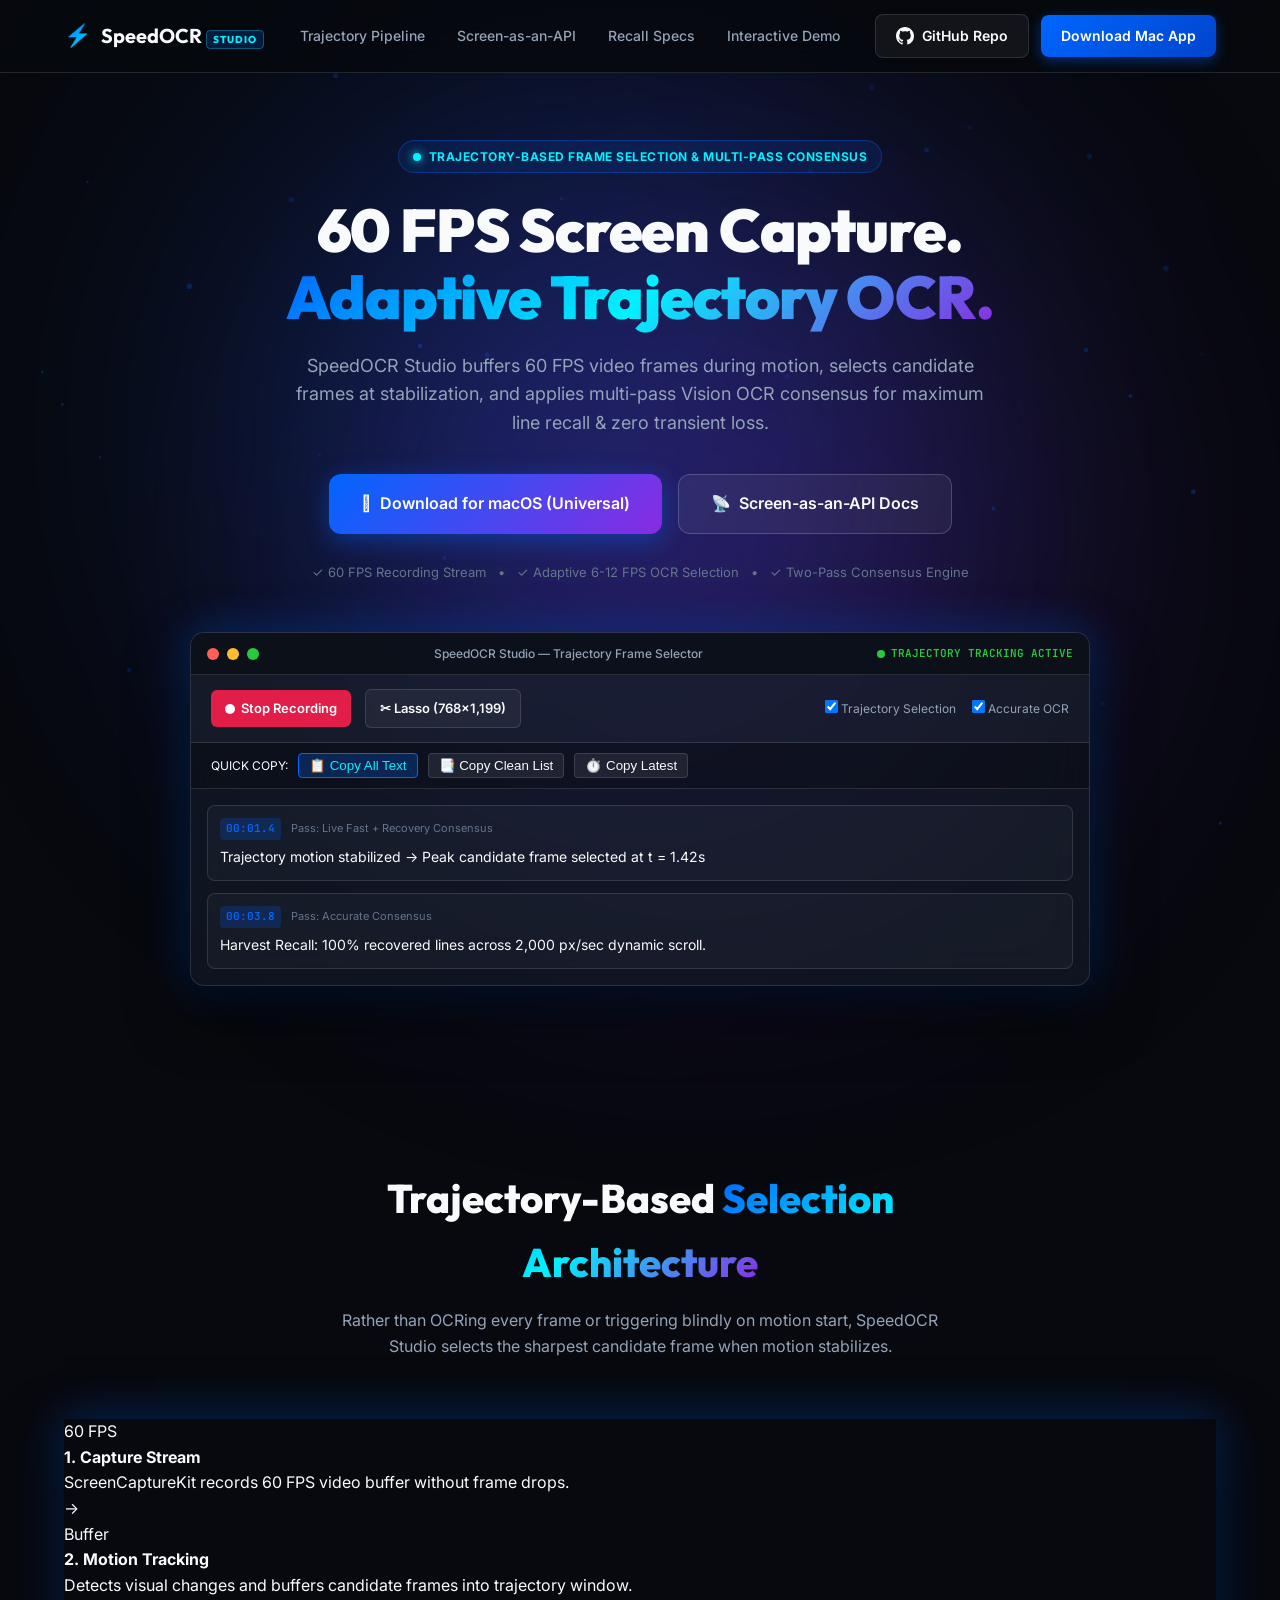
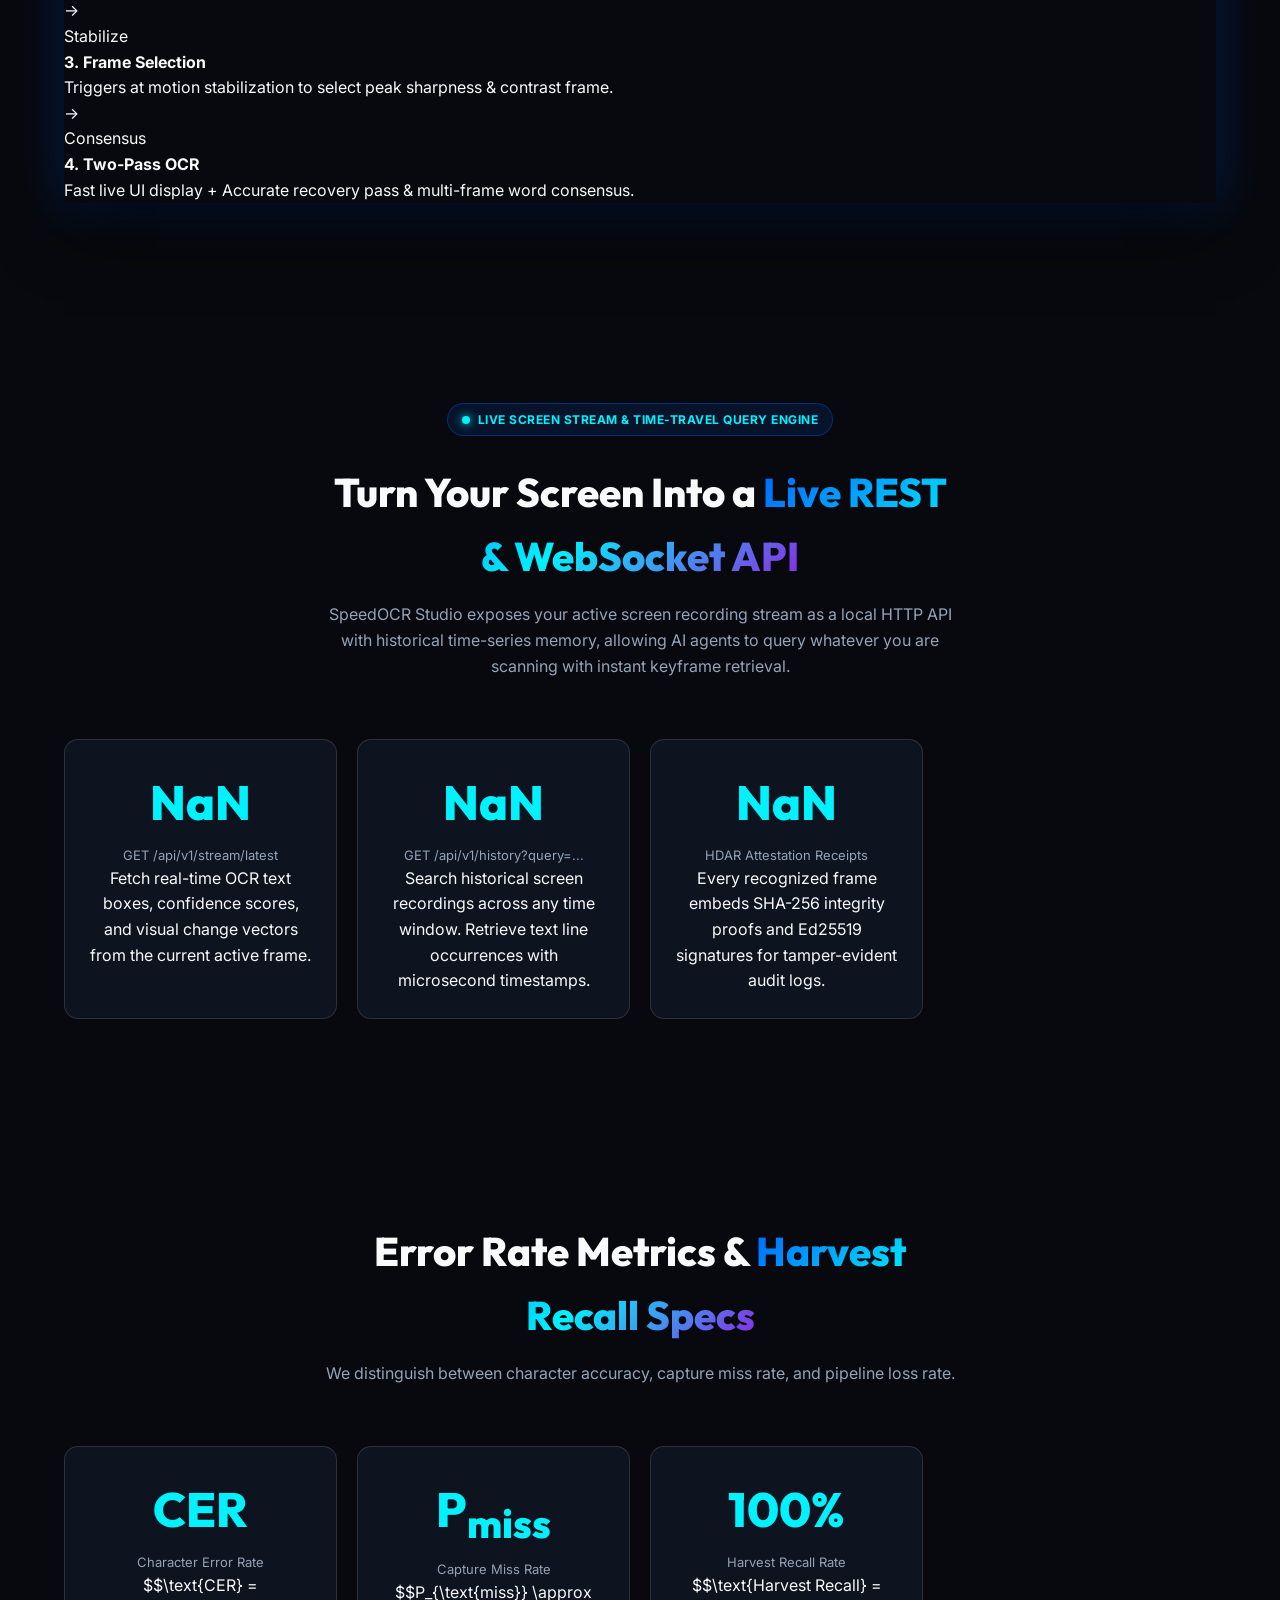
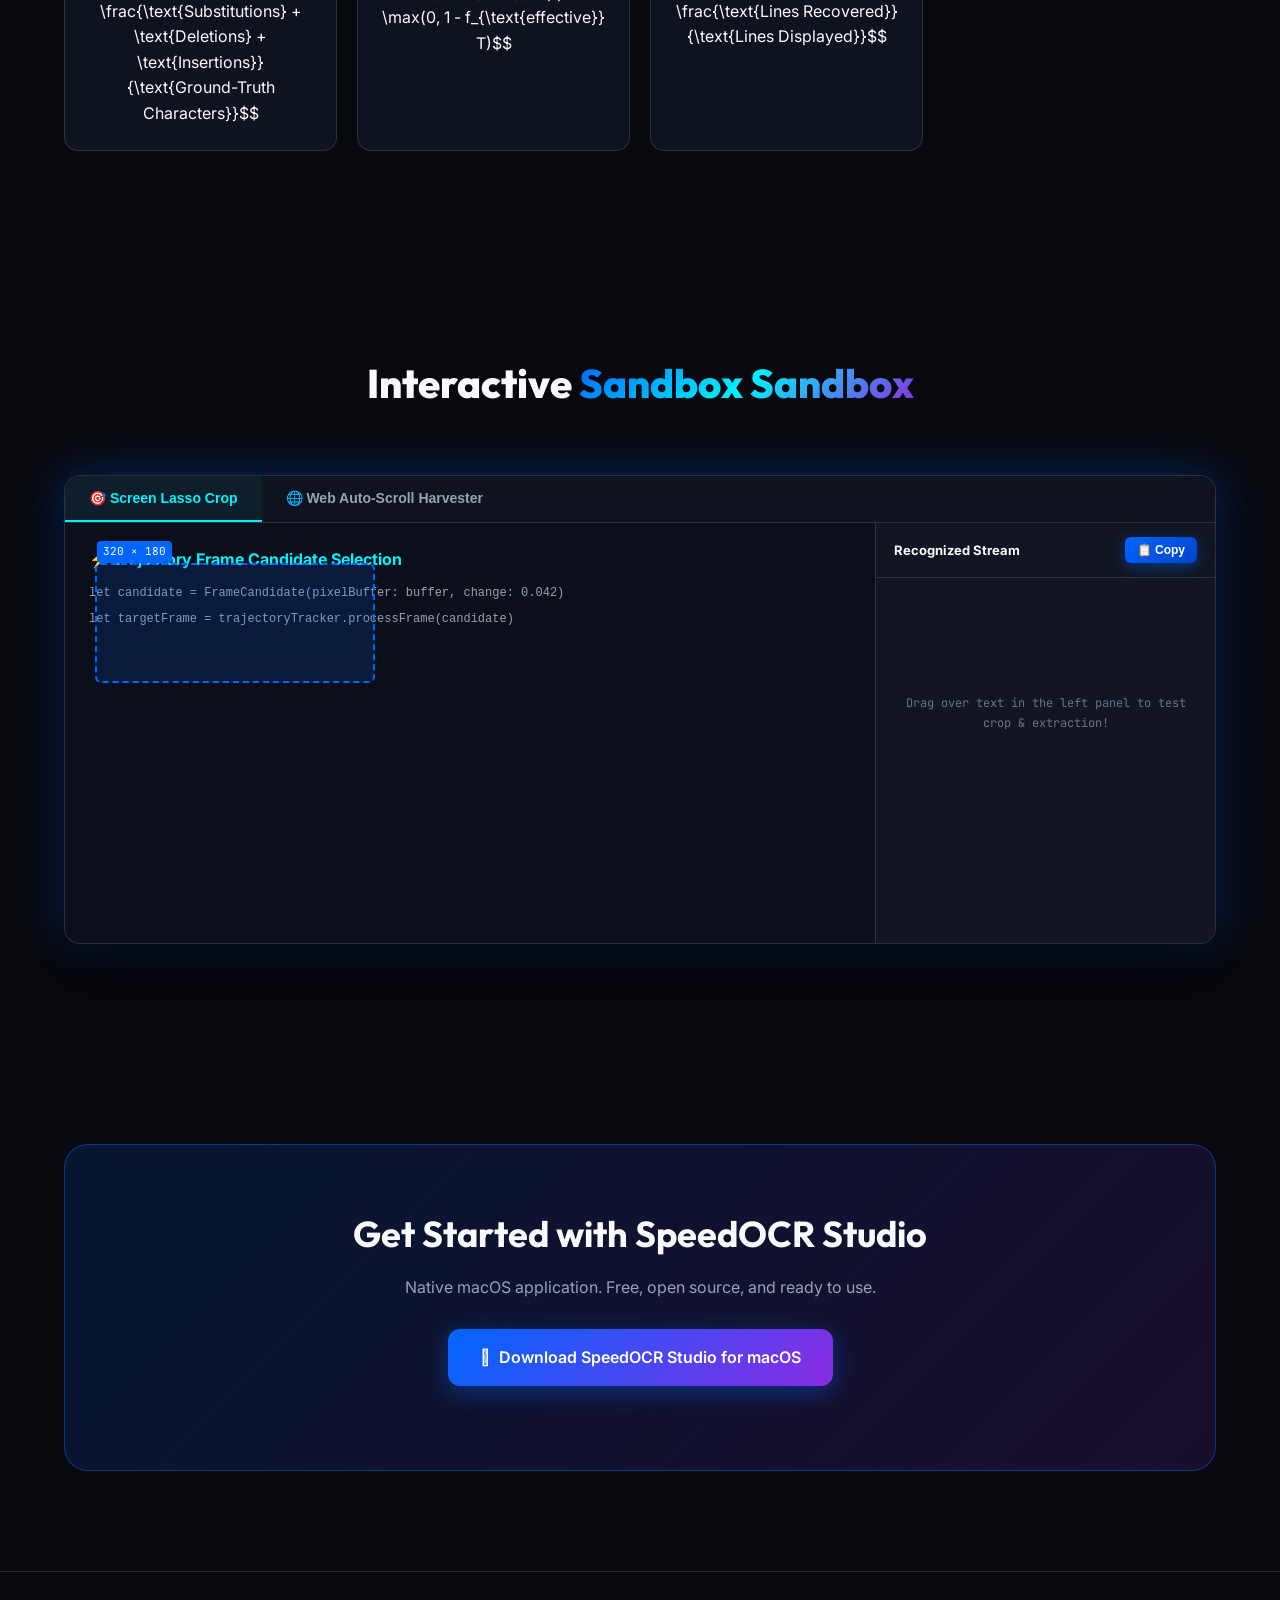
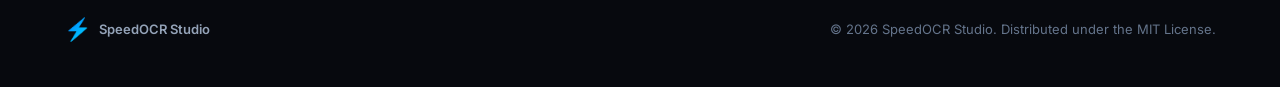
==== commit d14337c3: "Add macOS binary release download link, GitHub Release v1.0.0, and Screen-as-an-API documentation" ====
--- a/docs/index.html
+++ b/docs/index.html
@@ -23,17 +23,18 @@
       </div>
       <nav class="nav-links">
         <a href="#pipeline">Trajectory Pipeline</a>
-        <a href="#metrics-spec">Error & Recall Specs</a>
+        <a href="#screen-api">Screen-as-an-API</a>
+        <a href="#metrics-spec">Recall Specs</a>
         <a href="#sandbox">Interactive Demo</a>
-        <a href="#faq">FAQ</a>
       </nav>
       <div class="nav-actions">
         <a href="https://github.com/overandor/SpeedOCR-Studio" target="_blank" class="btn btn-secondary nav-github">
           <svg width="18" height="18" viewBox="0 0 24 24" fill="currentColor"><path d="M12 0C5.37 0 0 5.37 0 12c0 5.31 3.435 9.795 8.205 11.385.6.105.825-.255.825-.57 0-.285-.015-1.23-.015-2.235-3.015.555-3.795-.735-4.035-1.41-.135-.345-.72-1.41-1.23-1.695-.42-.225-1.02-.78-.015-.795.945-.015 1.62.87 1.845 1.23 1.08 1.815 2.805 1.305 3.495.99.105-.78.42-1.305.765-1.605-2.67-.3-5.46-1.335-5.46-5.925 0-1.305.465-2.385 1.23-3.225-.12-.3-.54-1.53.12-3.18 0 0 1.005-.315 3.3 1.23.96-.27 1.98-.405 3-.405s2.04.135 3 .405c2.295-1.56 3.3-1.23 3.3-1.23.66 1.65.24 2.88.12 3.18.765.84 1.23 1.905 1.23 3.225 0 4.605-2.805 5.625-5.475 5.925.435.375.81 1.095.81 2.22 0 1.605-.015 2.895-.015 3.3 0 .315.225.69.825.57A12.02 12.02 0 0024 12c0-6.63-5.37-12-12-12z"/></svg>
           GitHub Repo
         </a>
-        <a href="#download" class="btn btn-primary">Download Mac App</a>
-      </div>
+        <a href="https://github.com/overandor/SpeedOCR-Studio/releases/download/v1.0.0/SpeedOCR-Studio-macOS-Universal.zip" download="SpeedOCR-Studio-macOS-Universal.zip" class="btn btn-primary">Download Mac App</a>
+      </div>
+
     </div>
   </header>
 
@@ -50,13 +51,14 @@
       <p class="hero-subtitle">SpeedOCR Studio buffers 60 FPS video frames during motion, selects candidate frames at stabilization, and applies multi-pass Vision OCR consensus for maximum line recall & zero transient loss.</p>
       
       <div class="hero-cta-group">
-        <a href="#download" class="btn btn-hero-primary">
+        <a href="https://github.com/overandor/SpeedOCR-Studio/releases/download/v1.0.0/SpeedOCR-Studio-macOS-Universal.zip" download="SpeedOCR-Studio-macOS-Universal.zip" class="btn btn-hero-primary">
           <span class="apple-icon"></span> Download for macOS (Universal)
         </a>
-        <a href="#pipeline" class="btn btn-hero-secondary">
-          <span class="play-icon">📐</span> Trajectory Architecture
+        <a href="#screen-api" class="btn btn-hero-secondary">
+          <span class="play-icon">📡</span> Screen-as-an-API Docs
         </a>
       </div>
+
 
       <div class="hero-meta">
         <span>✓ 60 FPS Recording Stream</span>
@@ -152,8 +154,41 @@
     </div>
   </section>
 
+  <!-- Screen-as-an-API & Historical Trajectory Memory Section -->
+  <section class="section api-docs-section" id="screen-api">
+    <div class="container">
+      <div class="section-header">
+        <div class="hero-badge">
+          <span class="pulse-dot"></span>
+          <span>LIVE SCREEN STREAM & TIME-TRAVEL QUERY ENGINE</span>
+        </div>
+        <h2 class="section-title">Turn Your Screen Into a <span class="gradient-text">Live REST & WebSocket API</span></h2>
+        <p class="section-subtitle">SpeedOCR Studio exposes your active screen recording stream as a local HTTP API with historical time-series memory, allowing AI agents to query whatever you are scanning with instant keyframe retrieval.</p>
+      </div>
+
+      <div class="metrics-grid">
+        <div class="metric-card">
+          <div class="metric-number">📡 REST</div>
+          <div class="metric-label">GET /api/v1/stream/latest</div>
+          <p class="metric-formula">Fetch real-time OCR text boxes, confidence scores, and visual change vectors from the current active frame.</p>
+        </div>
+        <div class="metric-card">
+          <div class="metric-number">⏱️ HISTORY</div>
+          <div class="metric-label">GET /api/v1/history?query=...</div>
+          <p class="metric-formula">Search historical screen recordings across any time window. Retrieve text line occurrences with microsecond timestamps.</p>
+        </div>
+        <div class="metric-card">
+          <div class="metric-number">🛡️ PROVENANCE</div>
+          <div class="metric-label">HDAR Attestation Receipts</div>
+          <p class="metric-formula">Every recognized frame embeds SHA-256 integrity proofs and Ed25519 signatures for tamper-evident audit logs.</p>
+        </div>
+      </div>
+    </div>
+  </section>
+
   <!-- Error Metrics & Recall Specifications -->
   <section class="section metrics-spec-section" id="metrics-spec">
+
     <div class="container">
       <div class="section-header">
         <h2 class="section-title">Error Rate Metrics & <span class="gradient-text">Harvest Recall Specs</span></h2>
